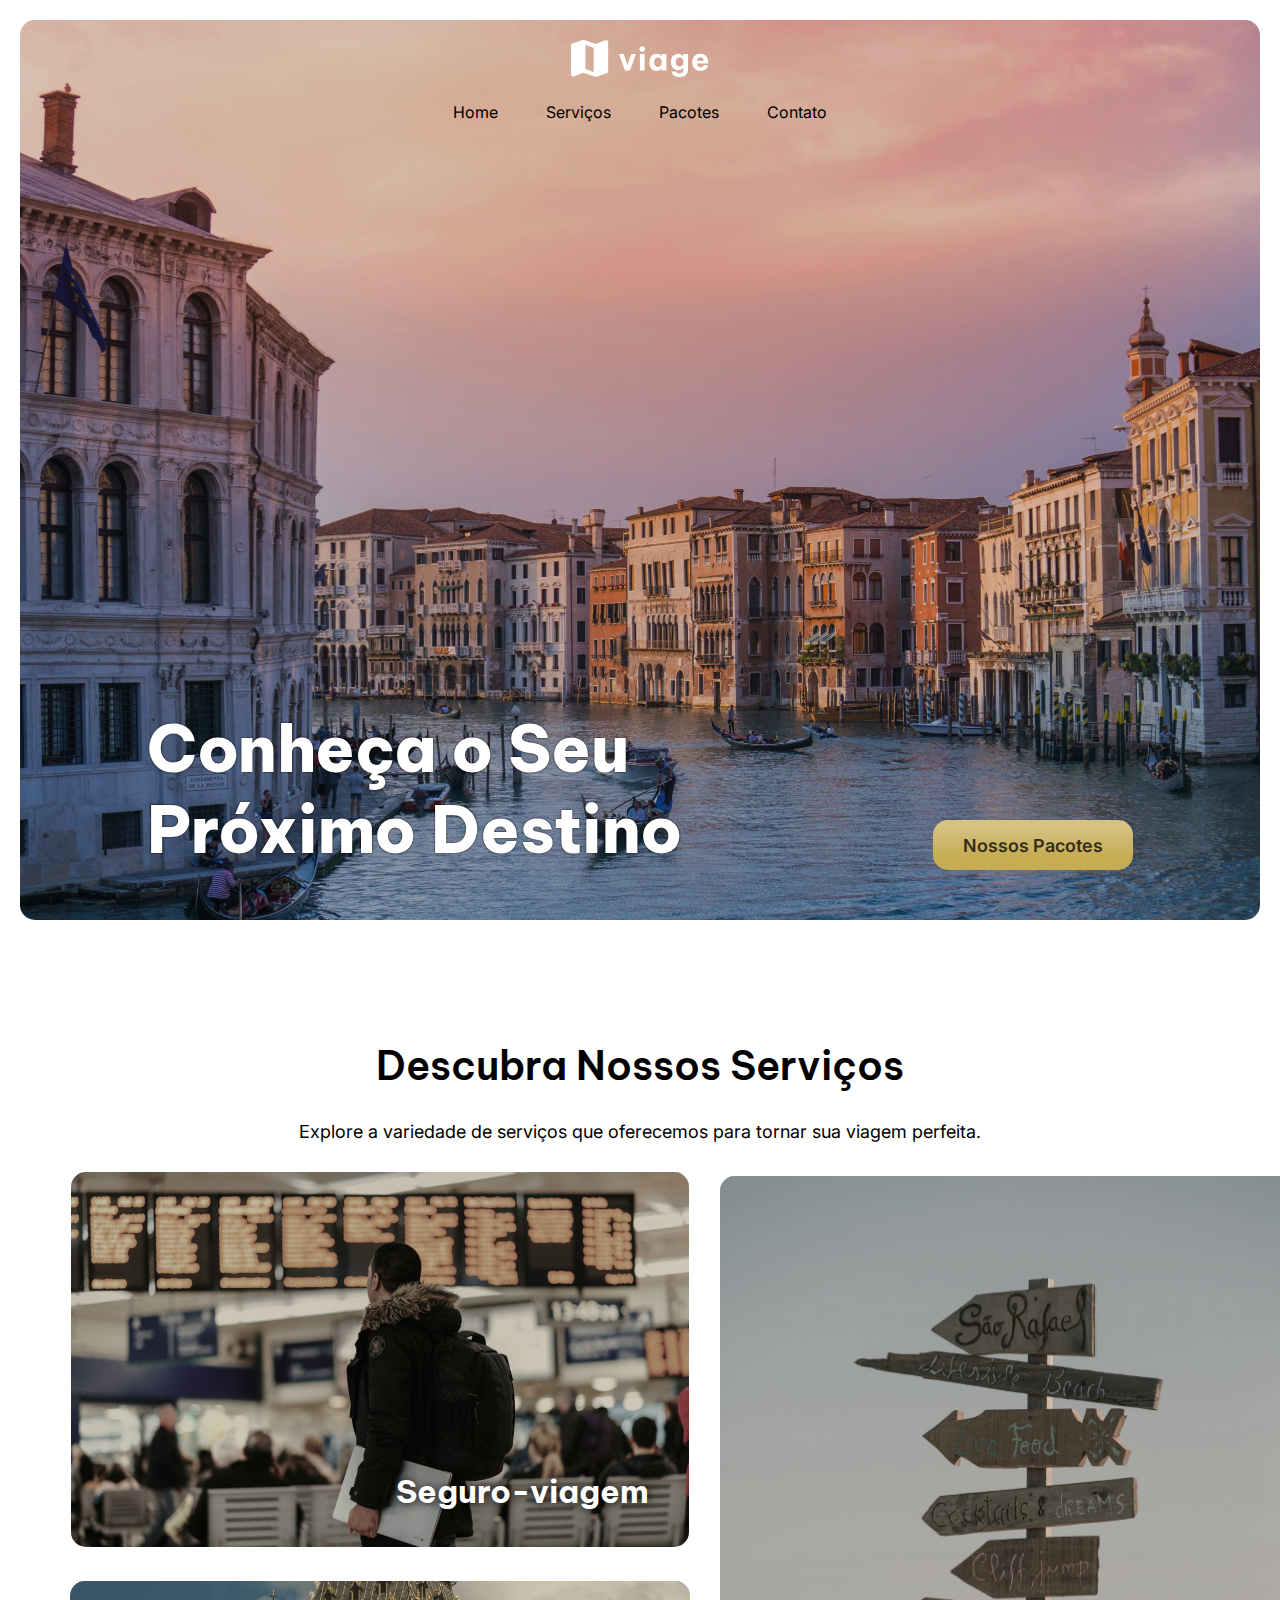
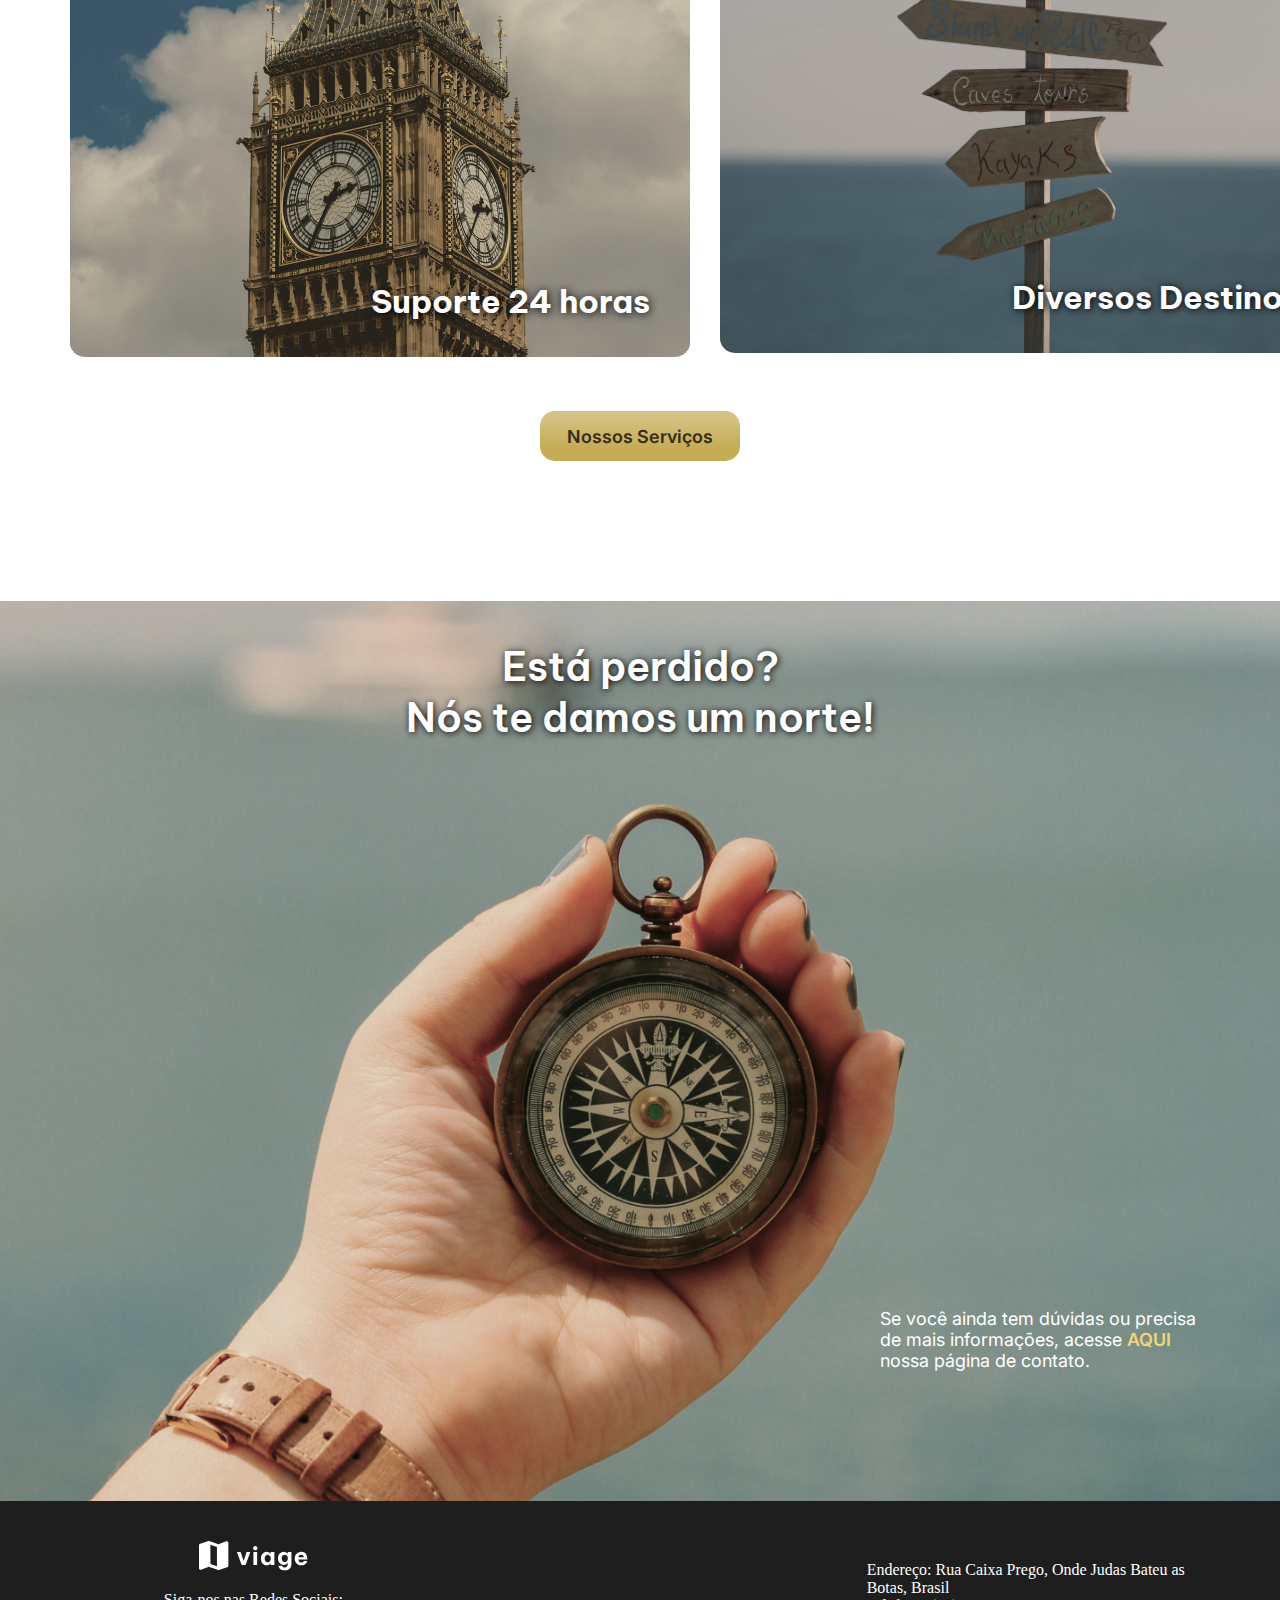
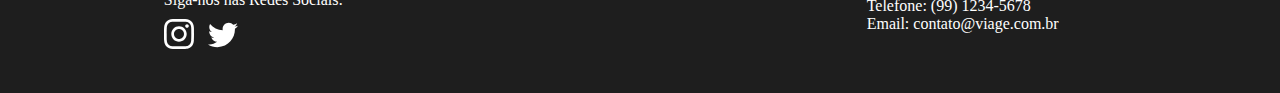
==== index.html @ eadf26a6 "footer finalizado" ====
<!DOCTYPE html>
<html lang="pt-br">

<head>
  <meta charset="UTF-8">
  <meta name="viewport" content="width=device-width, initial-scale=1.0">
  <link rel="stylesheet" href="src/style/style.css">
  <link rel="preconnect" href="https://fonts.googleapis.com">
  <link rel="preconnect" href="https://fonts.gstatic.com" crossorigin>
  <link href="https://fonts.googleapis.com/css2?family=Be+Vietnam+Pro:ital,wght@0,100;0,200;0,300;0,400;0,500;0,600;0,700;0,800;0,900;1,100;1,200;1,300;1,400;1,500;1,600;1,700;1,800;1,900&family=Inter:ital,opsz,wght@0,14..32,100..900;1,14..32,100..900&display=swap" rel="stylesheet">
  <link rel="icon" href="src/img/map-logo.svg" type="image/x-icon">
  <title>Viage - Página Inicial</title>
</head>

<body>
  <div class="bg-home">
    <header class="header-home">
      <div class="logo"><a href=""><img src="src/img/Logo.svg" alt="logo do site" height="38"></a></div>
      <nav class="menu-home">
        <ul class="menu-list-home">
          <li><a href="" class="item-menu-home">Home</a></li>
          <li><a href="" class="item-menu-home">Serviços</a></li>
          <li><a href="" class="item-menu-home">Pacotes</a></li>
          <li><a href="" class="item-menu-home">Contato</a></li>
        </ul>
      </nav>
    </header>
    <div class="localizacao">
      <img class="local-icon"> <img src="src/img/" alt="">
      <p class></p>
    </div>
    <section class="banner-home">
      <h1 class="texto-chamada">Conheça o Seu Próximo Destino</h1>
      <a class="btn">Nossos Pacotes</a>
    </section>
  </div>

  <a id="back-top" href="#"><img src="src/img/arrow-back-top.svg" alt=""></a>

  <main>
    <section class="service-home">
      <h1 class="home-titulo">Descubra Nossos Serviços</h1>
      <p class="home-paragrafo">Explore a variedade de serviços que oferecemos para tornar sua viagem perfeita.</p>
      <div class="service-images-container">
        <figure class="service-img-container-small">
          <img src="src/img/home-safe-travel.jpg" alt="Imagem de um homem em um aeroporto" class="service-img" height="375">
          <h2 class="service-titulo">Seguro-viagem</h2>
        </figure>
        <figure class="service-img-container-small">
          <img src="src/img/home-support.jpg" alt="Imagem do relógio do Big Ben" class="service-img" width="620">
          <h2 class="service-titulo">Suporte 24 horas</h2>
        </figure>
        <figure class="service-img-container-big">
          <img src="src/img/home-destinations.jpg" alt="Imagem de várias placas indicando destinos" class="service-img" width="620">
          <h2 class="service-titulo">Diversos Destinos</h2>
        </figure>
      </div>
      <a class="btn">Nossos Serviços</a>
    </section>

    <section class="about-us-home">
      <h1 class="about-us-title-home">Está perdido? <br>Nós te damos um norte!</h1>
      <p class="about-us-text-home">Se você ainda tem dúvidas ou precisa de mais informações, acesse <a class="link-about-us-home" href="">AQUI</a> nossa página de contato. </p>
    </section>

  </main>
  <footer>
    <div class="footer-container">
      <a href="#">
        <img class="footer-logo" src="src/img/Logo.svg" alt="" height="30">
      </a>
      <div class="footer-social">
        <p>Siga-nos nas Redes Sociais: </p>
        <a href=""><img src="src/img/instagram.svg" alt="" width="30"></a>
        <a href=""><img src="src/img/twitter.svg" alt="" width="30"></a>
      </div>
      <div class="footer-information">
        <p>Endereço: Rua Caixa Prego, Onde Judas Bateu as Botas, Brasil<br>
          Telefone: (99) 1234-5678<br>
          Email: contato@viage.com.br</p>
      </div>
  </footer>
</body>

</html>
---- src/style/style.css ----
@import url("home-style.css");

* {
  margin: 0 auto;
}

.btn {
  display: flex;
  justify-content: center;
  align-items: center;
  height: 3.125rem;
  width: 12.5rem;
  font: 1.125rem "inter", sans-serif;
  border: none;
  background: linear-gradient(180deg, #D5C182 15%, #C6AC53 73%);
  color: #332E1B;
  border-radius: 0.9375rem;
  font-weight: 600;
  cursor: pointer;
  transition: 0.3s;
}

.btn:hover {
  transform: scale(1.1);
  transform-origin: center;
}

#back-top{
  display: none;
  background: linear-gradient(90deg, #D5C182 15%, #C6AC53 73%);
  border-radius: 50%;
  border: none;
  width: 80px;
  height: 80px;
  justify-items: center;
}

footer{
  background-color: #1e1e1e;
}

.footer-container{
  display: grid;
  grid-template-columns: 1fr 1fr 1fr;
  color: #fff;
  padding: 40px 70px;
  gap: 20px;
}

.footer-container>a{
  display: flex;
  justify-items: start;
}
.footer-social{
  grid-column: 1/2;
  align-content: end;
}

.footer-social>p{
  padding: 0px 0px 10px;
}

.footer-social>a{
  padding: 0px 10px 0px 0px;
}

.footer-information{
  grid-row: 1/3;
  grid-column: 3/4;
  align-content: center;
  max-width: 40ch;
}
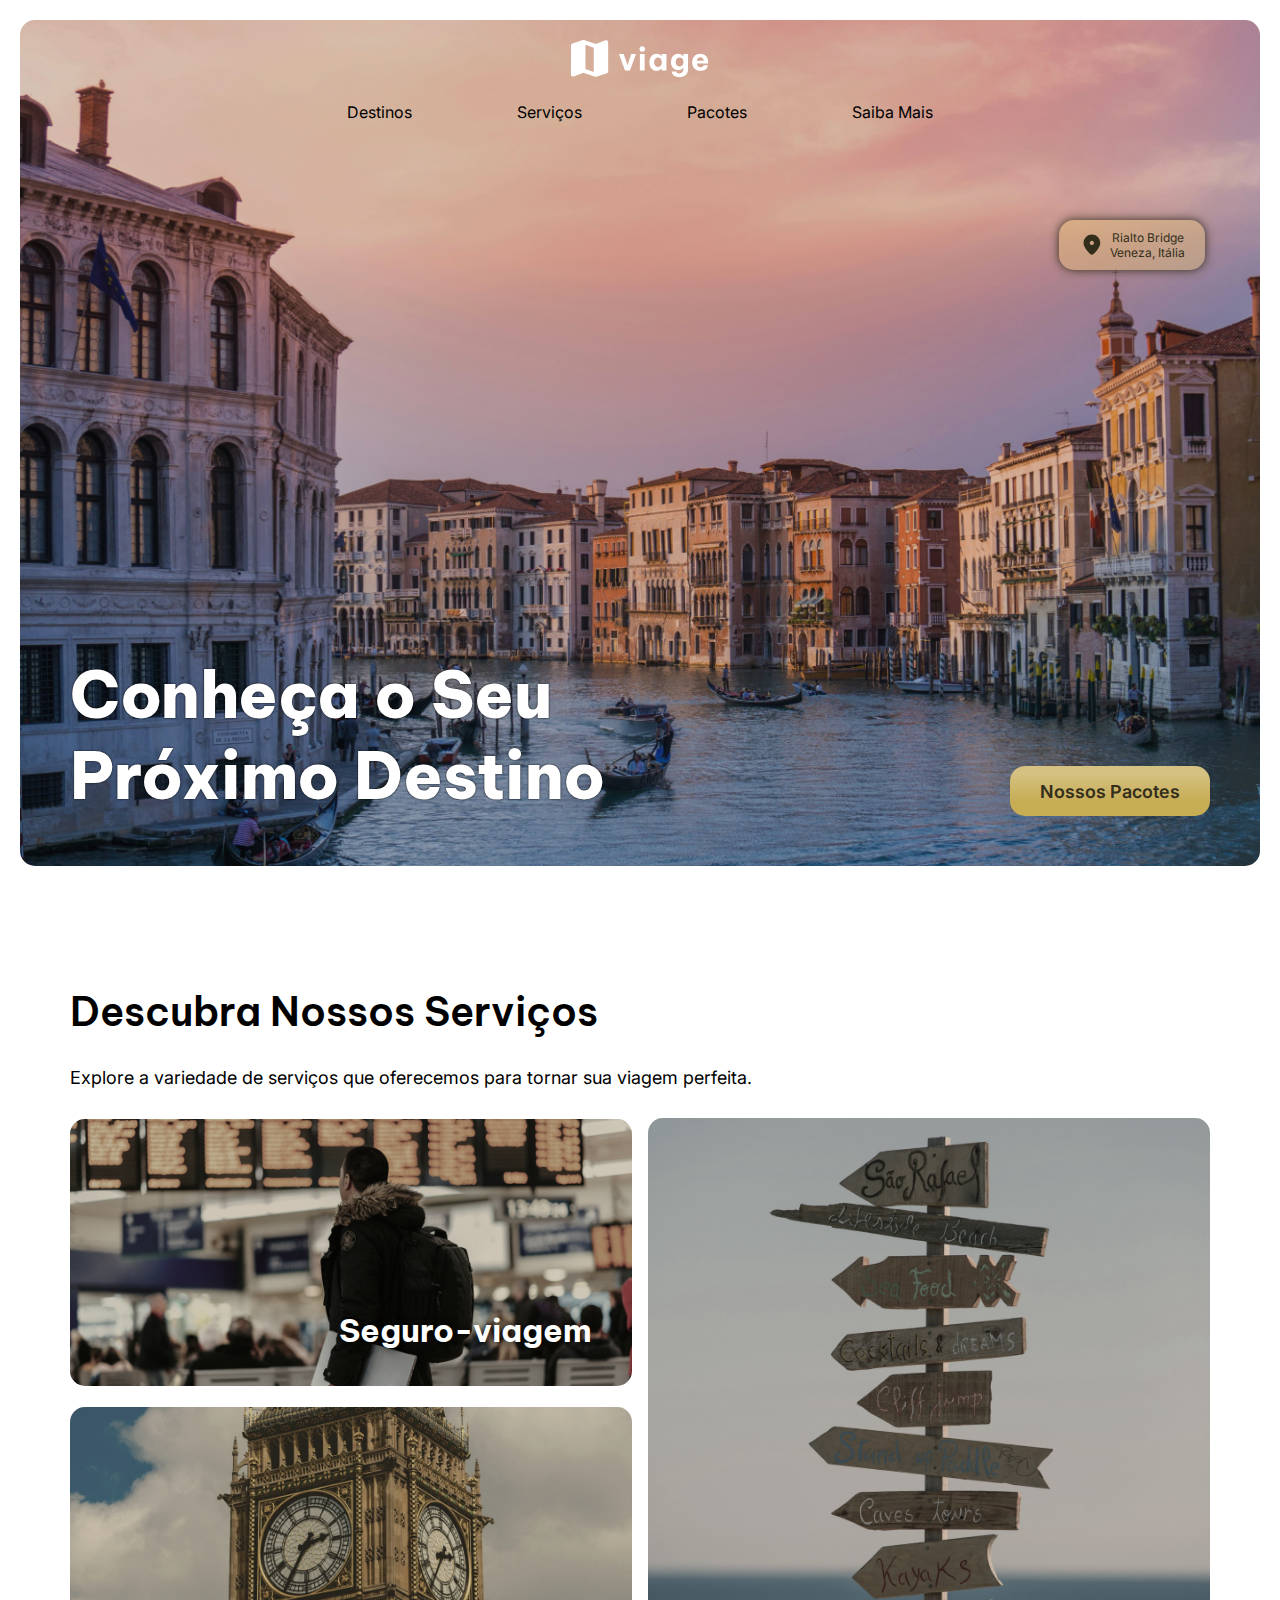
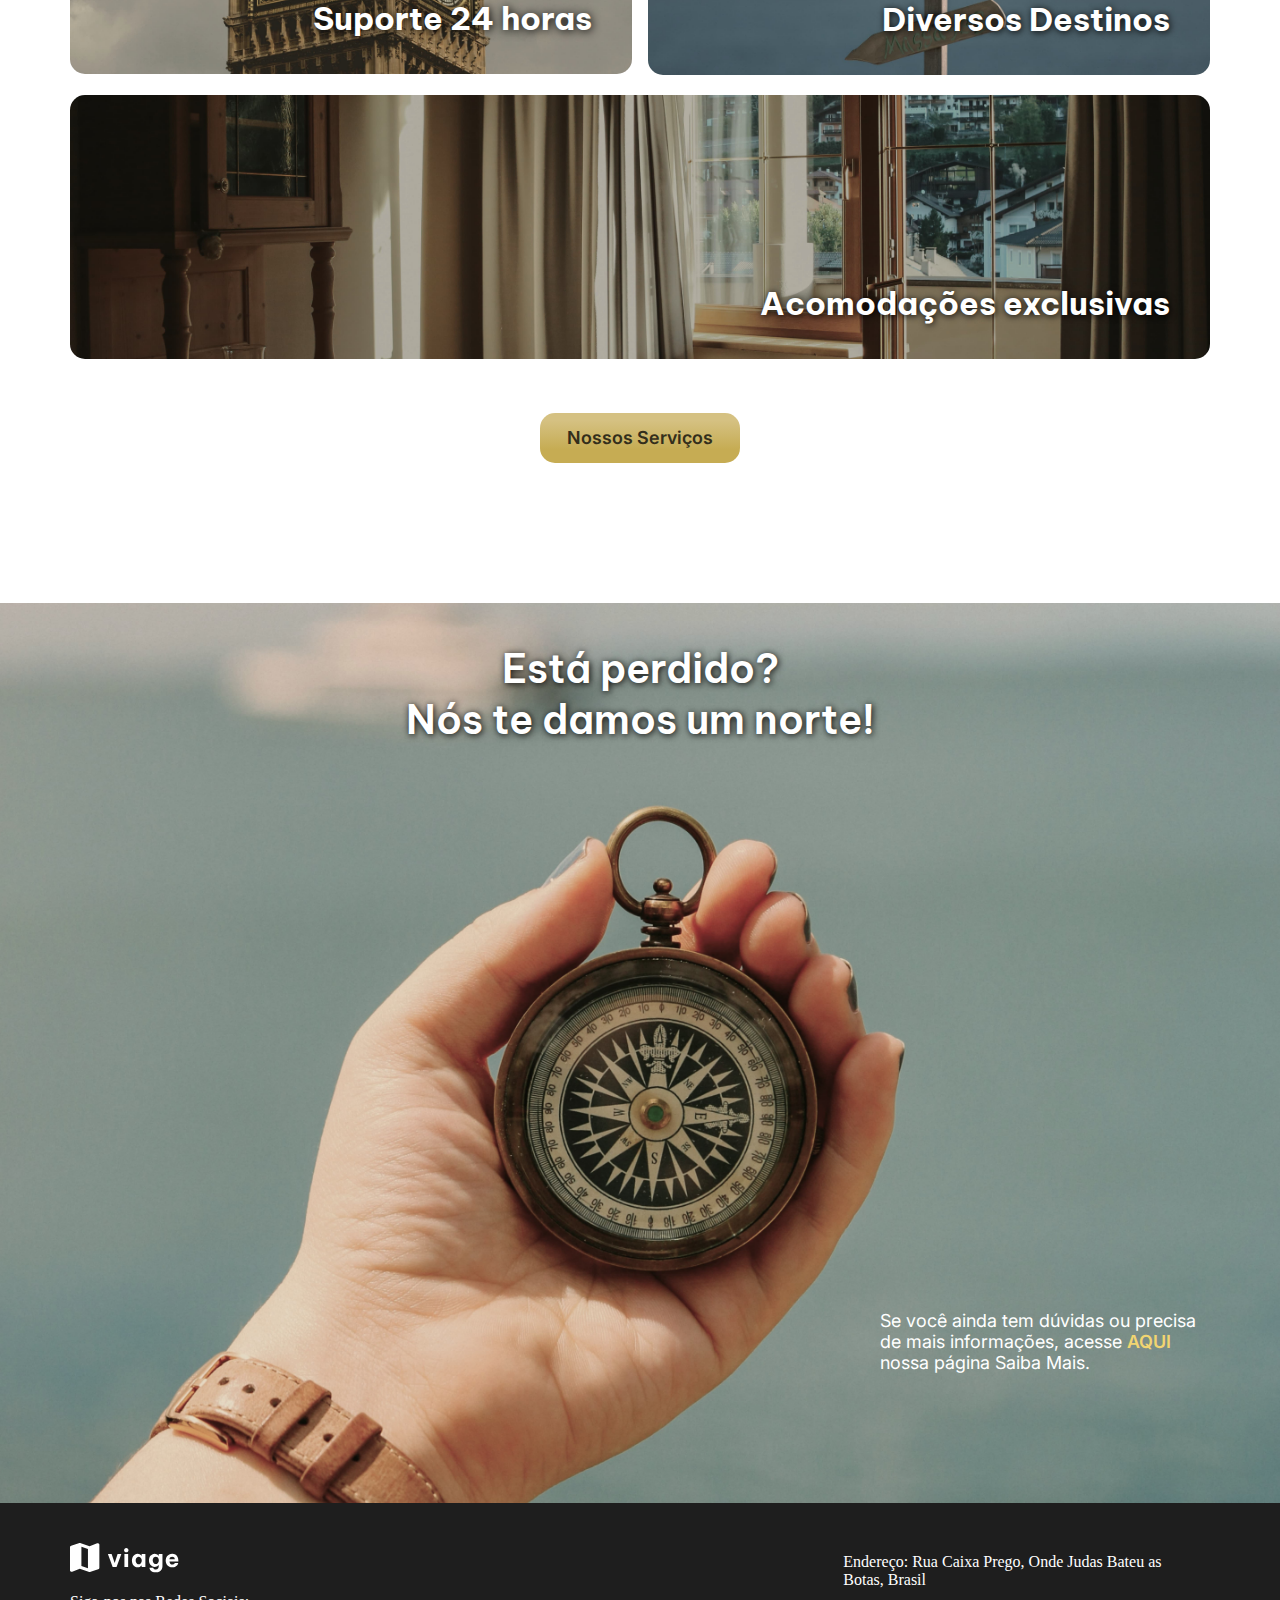
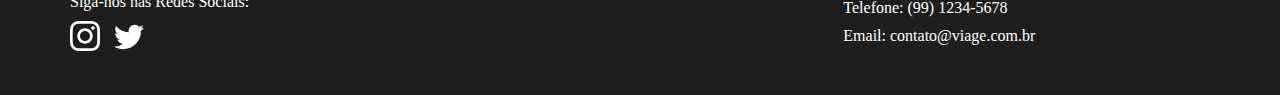
==== commit b1d18c82: "pagina home finalizada" ====
--- a/index.html
+++ b/index.html
@@ -13,26 +13,35 @@
 </head>
 
 <body>
-  <div class="bg-home">
-    <header class="header-home">
-      <div class="logo"><a href=""><img src="src/img/Logo.svg" alt="logo do site" height="38"></a></div>
-      <nav class="menu-home">
-        <ul class="menu-list-home">
-          <li><a href="" class="item-menu-home">Home</a></li>
-          <li><a href="" class="item-menu-home">Serviços</a></li>
-          <li><a href="" class="item-menu-home">Pacotes</a></li>
-          <li><a href="" class="item-menu-home">Contato</a></li>
-        </ul>
-      </nav>
-    </header>
-    <div class="localizacao">
-      <img class="local-icon"> <img src="src/img/" alt="">
-      <p class></p>
+  <div class="container-header-home">
+    <div class="bg-home">
+      <header class="header-home">
+        <div class="logo"><a href=""><img src="src/img/Logo.svg" alt="logo do site" height="38"></a></div>
+        <nav class="menu-home">
+          <ul class="menu-list-home">
+            <li><a href="" class="item-menu-home">Destinos</a></li>
+            <li><a href="" class="item-menu-home">Serviços</a></li>
+            <li><a href="" class="item-menu-home">Pacotes</a></li>
+            <li><a href="" class="item-menu-home">Saiba Mais</a></li>
+          </ul>
+        </nav>
+      </header>
+  
+      <div class="box-localization-container">
+        <img class="localization-icon" src="src/img/icons/local-pin.svg" alt="">
+        <div class="localization-info">
+        <a href="destinos.html" class="localization-link">
+        <p class="localization-name">Rialto Bridge</p>
+        <p class="localization-city-country">Veneza, Itália</p>
+      </a>
+      </div>
+      </div>
+
+      <section class="banner-home">
+        <h1 class="texto-chamada">Conheça o Seu Próximo Destino</h1>
+        <a class="btn">Nossos Pacotes</a>
+      </section>
     </div>
-    <section class="banner-home">
-      <h1 class="texto-chamada">Conheça o Seu Próximo Destino</h1>
-      <a class="btn">Nossos Pacotes</a>
-    </section>
   </div>
 
   <a id="back-top" href="#"><img src="src/img/arrow-back-top.svg" alt=""></a>
@@ -43,16 +52,20 @@
       <p class="home-paragrafo">Explore a variedade de serviços que oferecemos para tornar sua viagem perfeita.</p>
       <div class="service-images-container">
         <figure class="service-img-container-small">
-          <img src="src/img/home-safe-travel.jpg" alt="Imagem de um homem em um aeroporto" class="service-img" height="375">
+          <img src="src/img//img-home/service-1.jpg" alt="Imagem de um homem em um aeroporto" class="service-img" width="630">
           <h2 class="service-titulo">Seguro-viagem</h2>
         </figure>
         <figure class="service-img-container-small">
-          <img src="src/img/home-support.jpg" alt="Imagem do relógio do Big Ben" class="service-img" width="620">
+          <img src="src/img//img-home/service-2.jpg" alt="Imagem do relógio do Big Ben" class="service-img" width="630">
           <h2 class="service-titulo">Suporte 24 horas</h2>
         </figure>
         <figure class="service-img-container-big">
-          <img src="src/img/home-destinations.jpg" alt="Imagem de várias placas indicando destinos" class="service-img" width="620">
+          <img src="src/img//img-home/service-3.jpg" alt="Imagem de várias placas indicando destinos" class="service-img" width="630">
           <h2 class="service-titulo">Diversos Destinos</h2>
+        </figure>
+        <figure class="service-img-container-wide">
+          <img src="src/img//img-home/service-4.jpg" alt="Imagem interna de um quarto, com uma janela ao fundo" class="service-img">
+          <h2 class="service-titulo">Acomodações exclusivas</h2>
         </figure>
       </div>
       <a class="btn">Nossos Serviços</a>
@@ -60,7 +73,7 @@
 
     <section class="about-us-home">
       <h1 class="about-us-title-home">Está perdido? <br>Nós te damos um norte!</h1>
-      <p class="about-us-text-home">Se você ainda tem dúvidas ou precisa de mais informações, acesse <a class="link-about-us-home" href="">AQUI</a> nossa página de contato. </p>
+      <p class="about-us-text-home">Se você ainda tem dúvidas ou precisa de mais informações, acesse <a class="link-about-us-home" href="">AQUI</a> nossa página Saiba Mais. </p>
     </section>
 
   </main>
@@ -75,9 +88,9 @@
         <a href=""><img src="src/img/twitter.svg" alt="" width="30"></a>
       </div>
       <div class="footer-information">
-        <p>Endereço: Rua Caixa Prego, Onde Judas Bateu as Botas, Brasil<br>
-          Telefone: (99) 1234-5678<br>
-          Email: contato@viage.com.br</p>
+        <p>Endereço: Rua Caixa Prego, Onde Judas Bateu as Botas, Brasil</p>
+        <p>Telefone: (99) 1234-5678</p>
+        <p>Email: contato@viage.com.br</p>
       </div>
   </footer>
 </body>
--- a/src/style/style.css
+++ b/src/style/style.css
@@ -1,6 +1,10 @@
 @import url("home-style.css");
 
 * {
+  margin: 0;
+}
+
+body{
   margin: 0 auto;
 }
 
@@ -35,16 +39,23 @@
   justify-items: center;
 }
 
+main{
+  margin: 0 auto;
+  max-width: 1400px;
+}
+
 footer{
   background-color: #1e1e1e;
+  max-width: 1400px;
+  margin: 0 auto;
 }
 
 .footer-container{
   display: grid;
   grid-template-columns: 1fr 1fr 1fr;
   color: #fff;
-  padding: 40px 70px;
   gap: 20px;
+  padding: 40px 70px 40px 70px;
 }
 
 .footer-container>a{
@@ -71,4 +82,8 @@
   max-width: 40ch;
 }
 
+.footer-information>p{
+  padding: 5px 0px;
+}
 
+
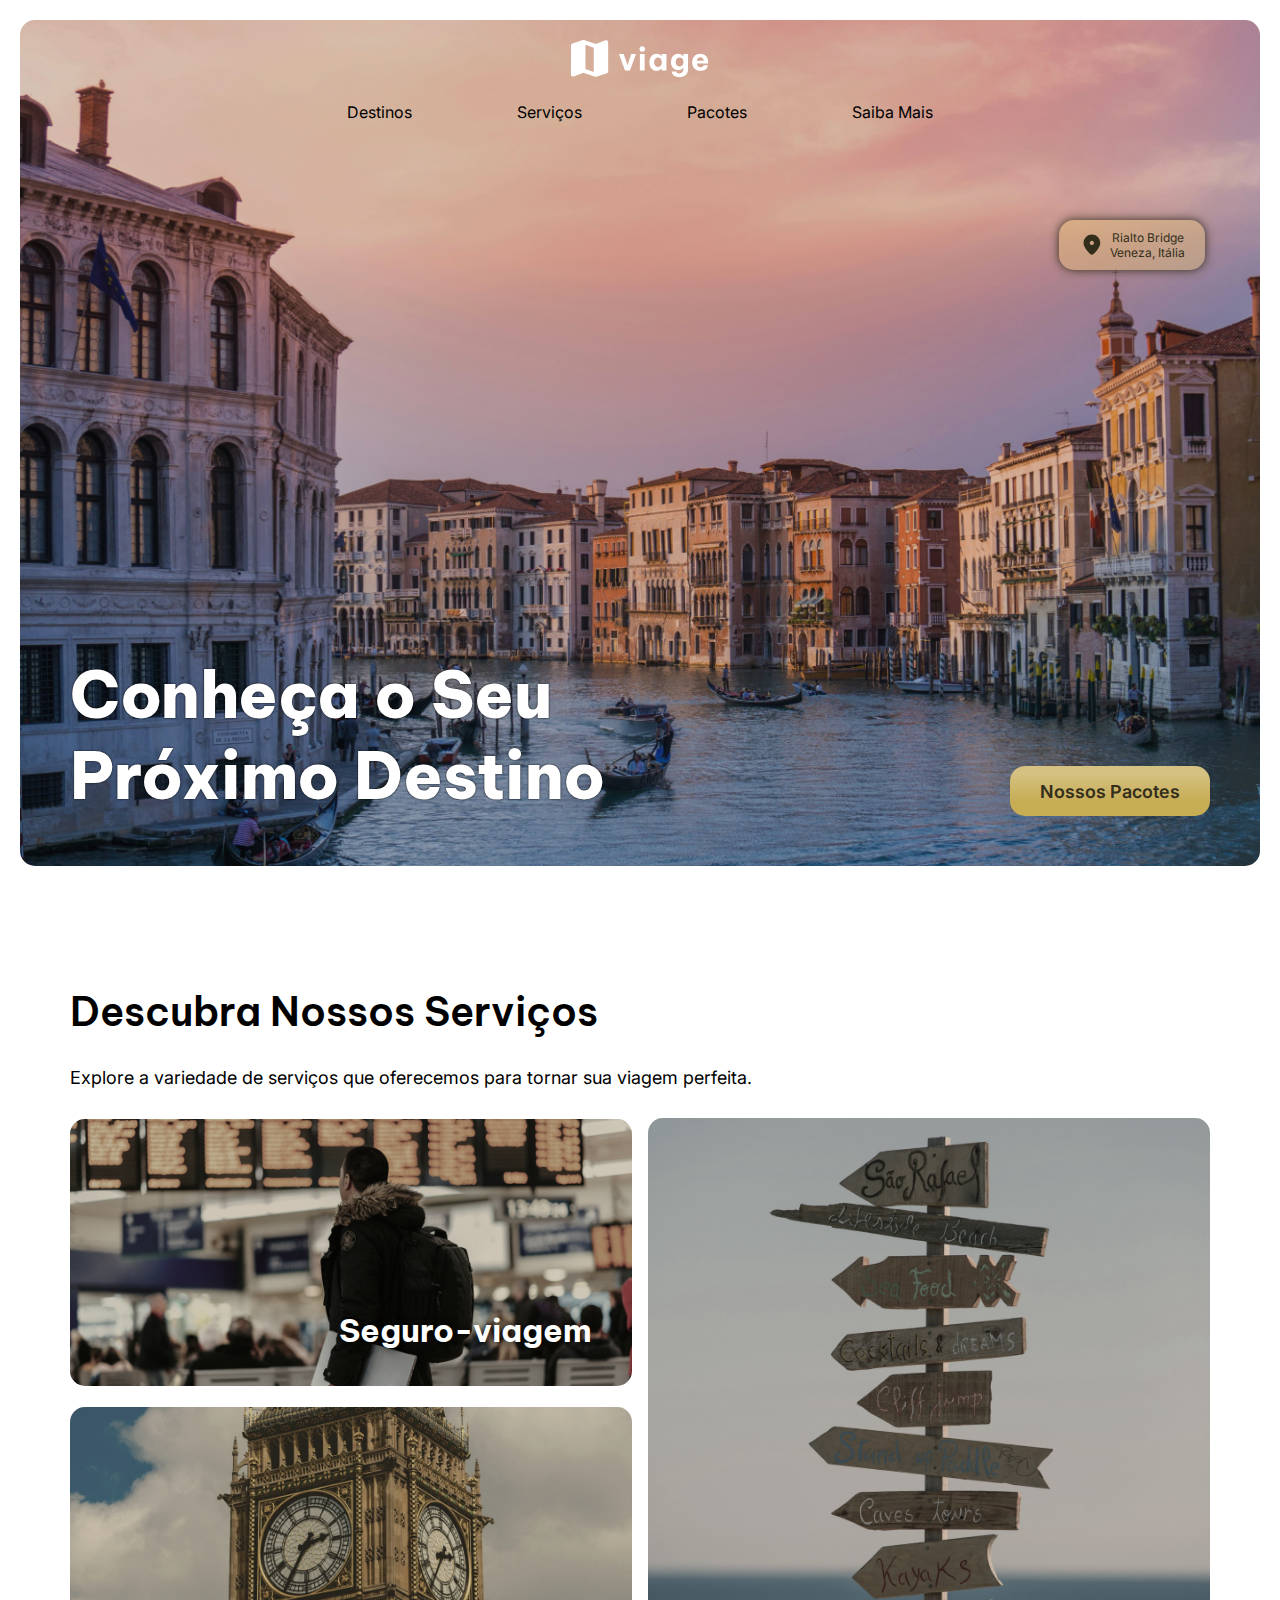
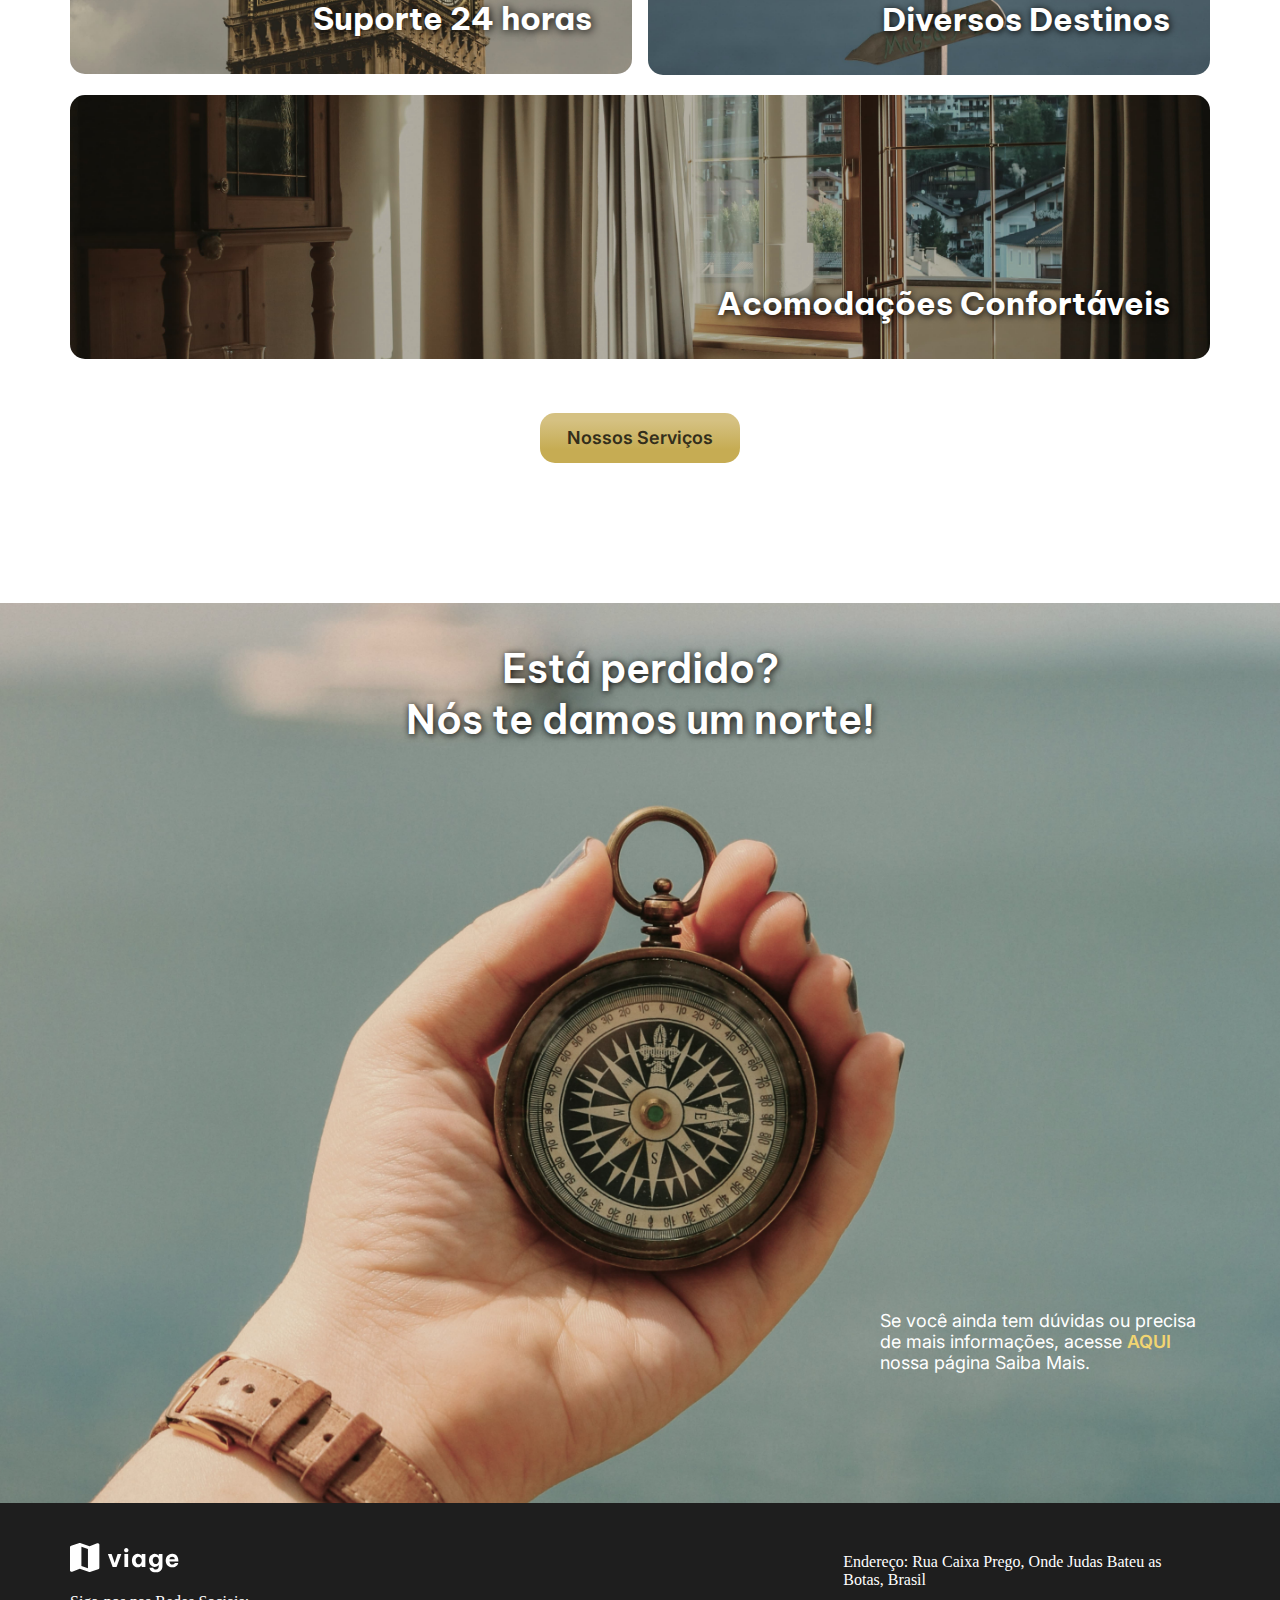
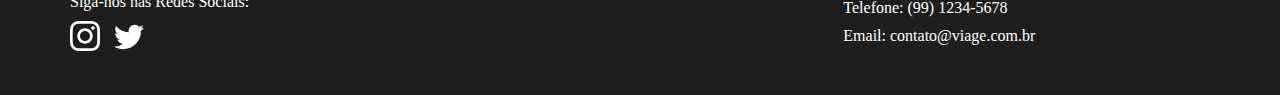
==== commit 798f3df5: "criado container com localização da imagem" ====
--- a/index.html
+++ b/index.html
@@ -16,7 +16,7 @@
   <div class="container-header-home">
     <div class="bg-home">
       <header class="header-home">
-        <div class="logo"><a href=""><img src="src/img/Logo.svg" alt="logo do site" height="38"></a></div>
+        <div class="logo"><a href="index.html"><img src="src/img/Logo.svg" alt="logo do site" height="38"></a></div>
         <nav class="menu-home">
           <ul class="menu-list-home">
             <li><a href="" class="item-menu-home">Destinos</a></li>
@@ -26,16 +26,16 @@
           </ul>
         </nav>
       </header>
-  
-      <div class="box-localization-container">
-        <img class="localization-icon" src="src/img/icons/local-pin.svg" alt="">
-        <div class="localization-info">
-        <a href="destinos.html" class="localization-link">
-        <p class="localization-name">Rialto Bridge</p>
-        <p class="localization-city-country">Veneza, Itália</p>
+      <a href="destination-image" class="localization-link">
+        <div class="box-localization-container">
+          <img class="localization-icon" src="src/img/icons/local-pin.svg" alt="">
+          <div class="localization-info">
+            <p class="localization-name">Rialto Bridge</p>
+            <p class="localization-city-country">Veneza, Itália</p>
+          </div>
+        </div>
       </a>
-      </div>
-      </div>
+
 
       <section class="banner-home">
         <h1 class="texto-chamada">Conheça o Seu Próximo Destino</h1>
@@ -65,7 +65,7 @@
         </figure>
         <figure class="service-img-container-wide">
           <img src="src/img//img-home/service-4.jpg" alt="Imagem interna de um quarto, com uma janela ao fundo" class="service-img">
-          <h2 class="service-titulo">Acomodações exclusivas</h2>
+          <h2 class="service-titulo">Acomodações Confortáveis</h2>
         </figure>
       </div>
       <a class="btn">Nossos Serviços</a>
@@ -79,7 +79,7 @@
   </main>
   <footer>
     <div class="footer-container">
-      <a href="#">
+      <a href="index.html">
         <img class="footer-logo" src="src/img/Logo.svg" alt="" height="30">
       </a>
       <div class="footer-social">
--- a/src/style/style.css
+++ b/src/style/style.css
@@ -86,4 +86,3 @@
   padding: 5px 0px;
 }
 
-
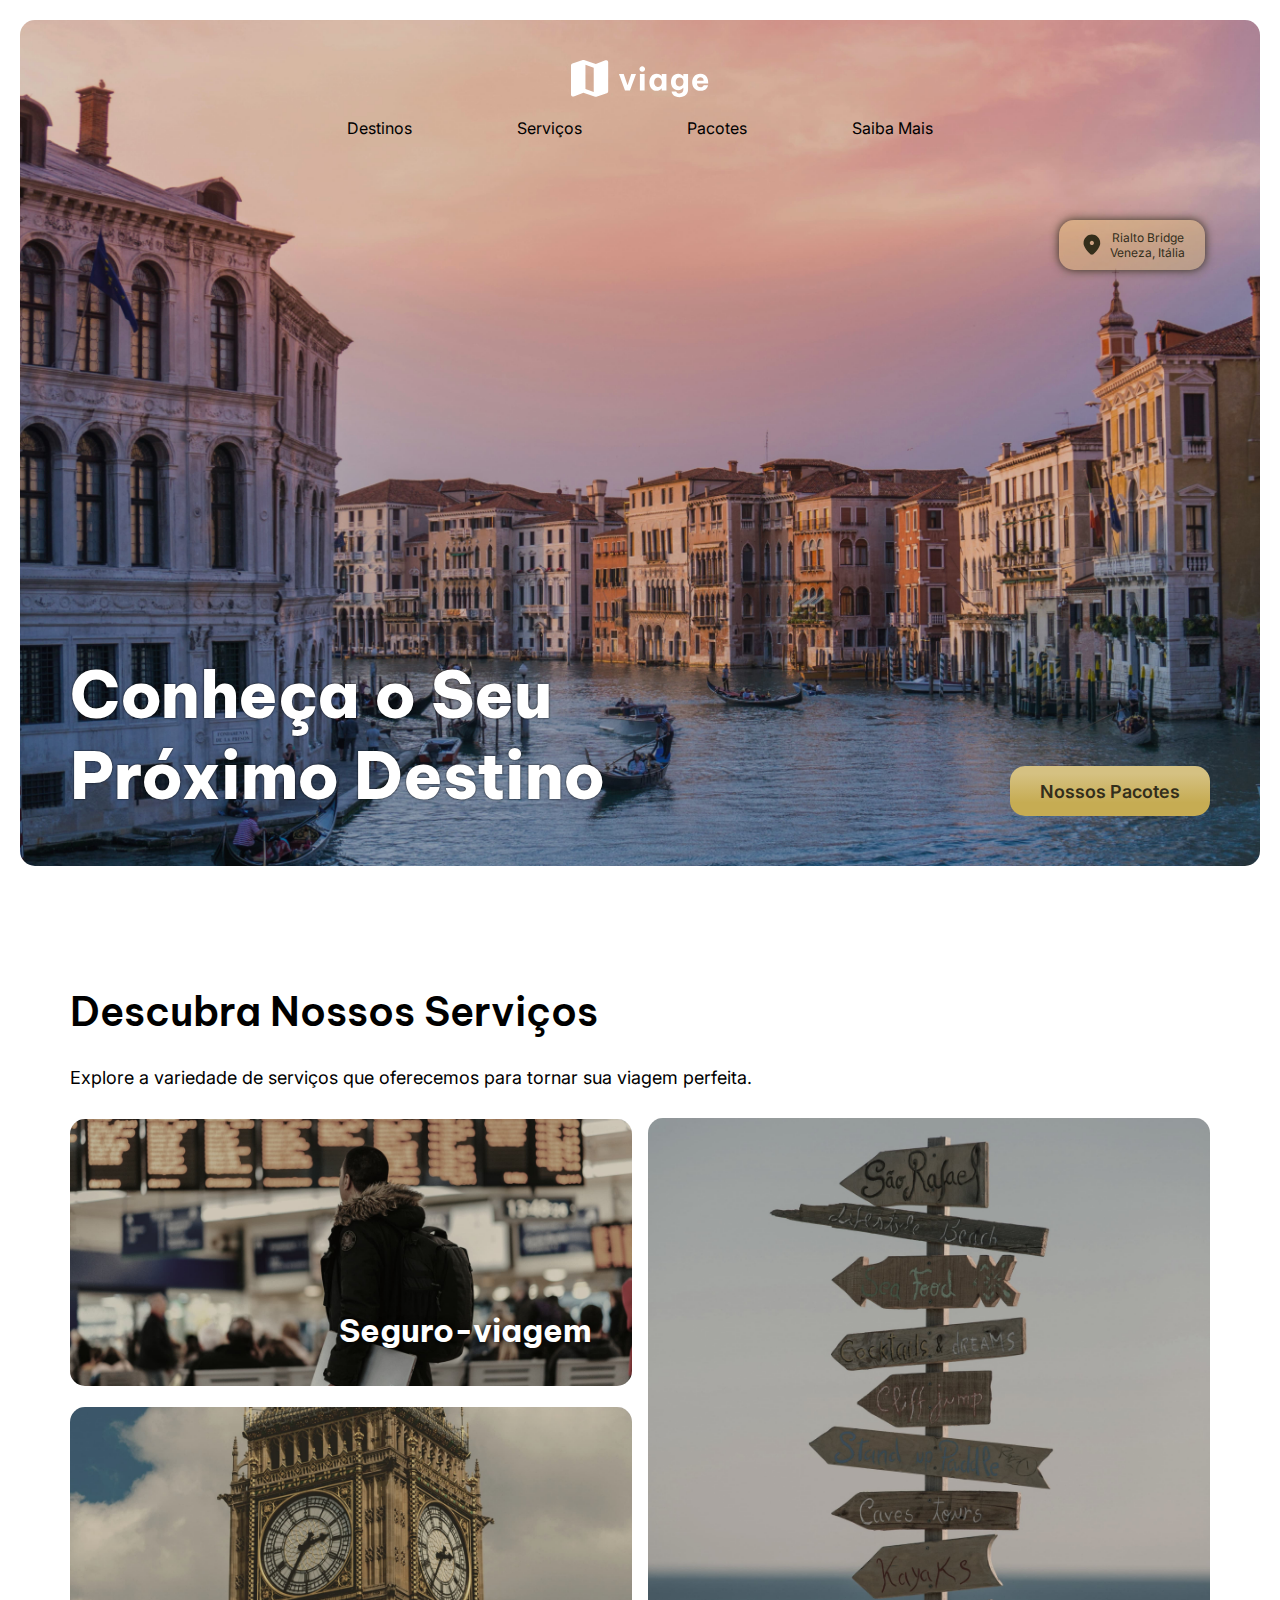
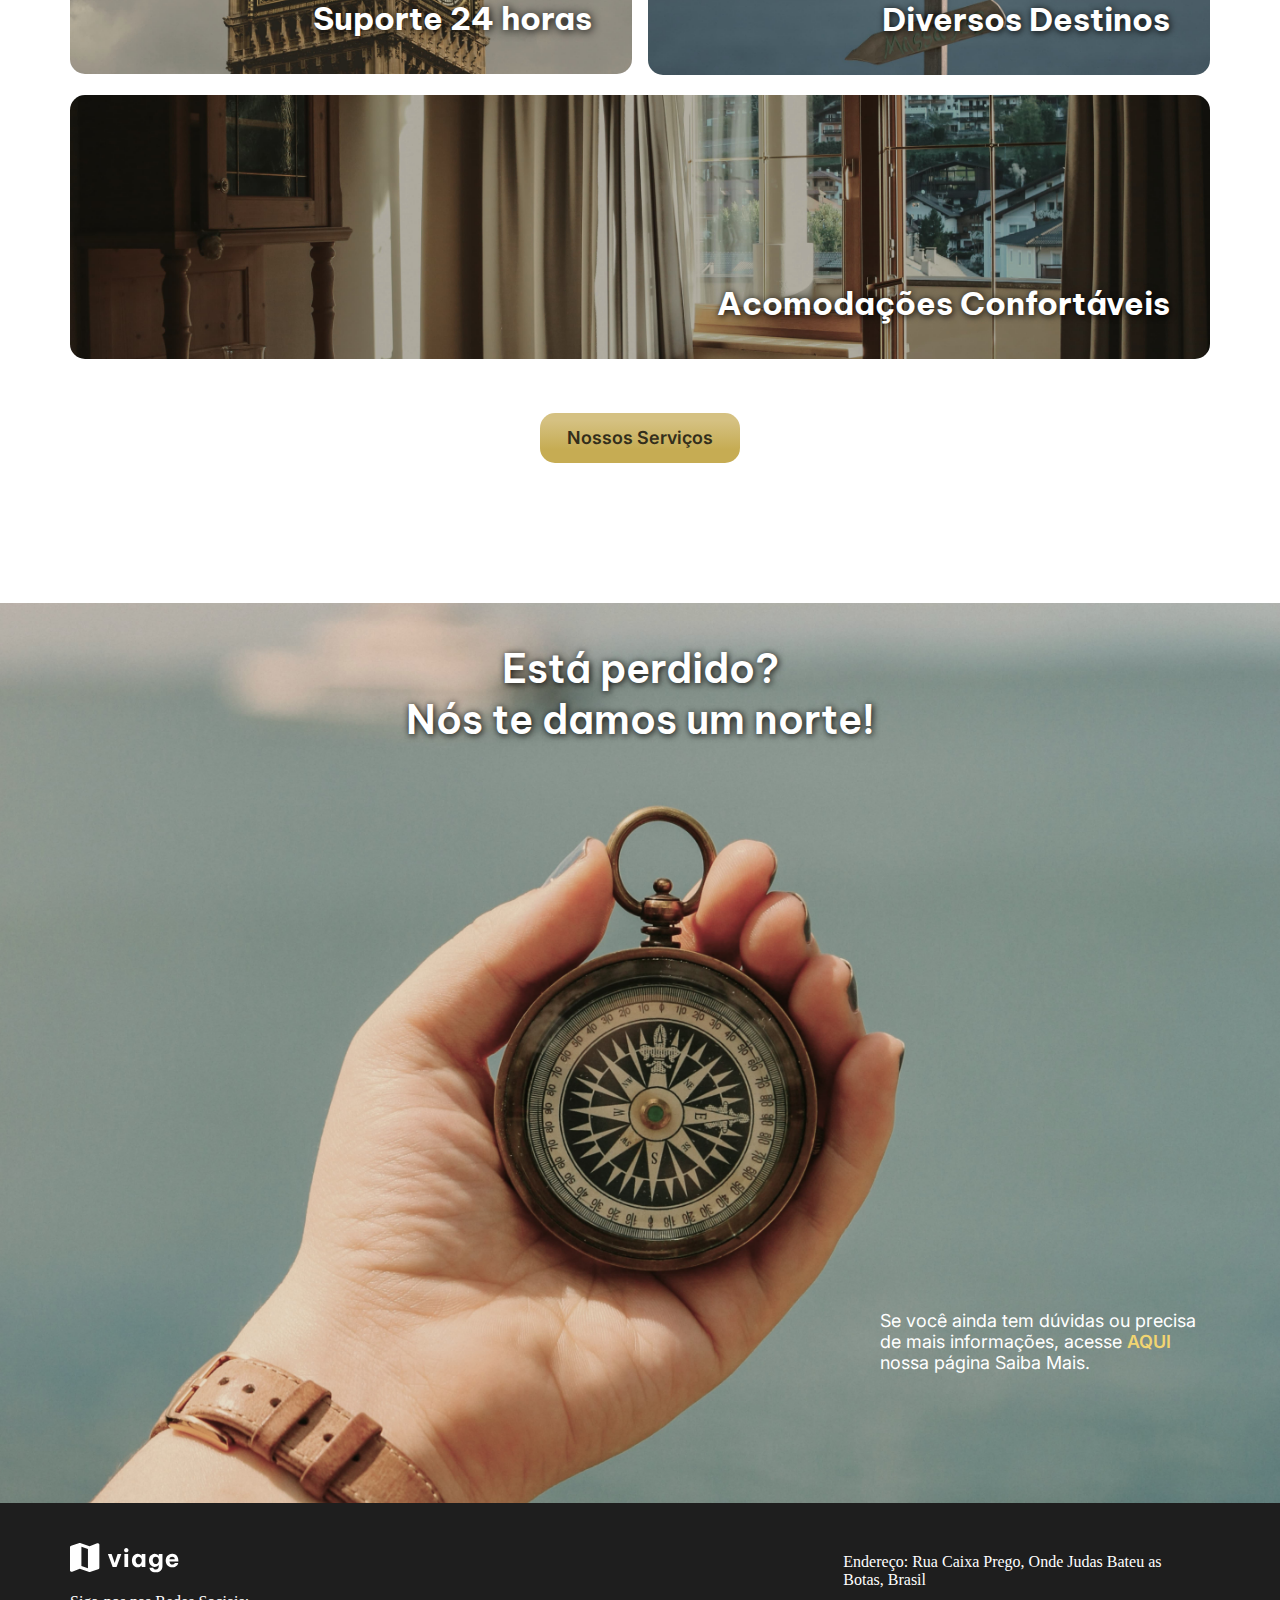
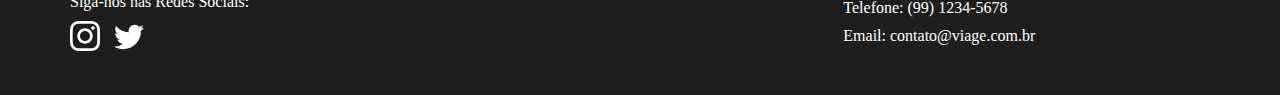
==== commit 1641ba82: "organização de pastas e criação do header" ====
--- a/index.html
+++ b/index.html
@@ -16,10 +16,10 @@
   <div class="container-header-home">
     <div class="bg-home">
       <header class="header-home">
-        <div class="logo"><a href="index.html"><img src="src/img/Logo.svg" alt="logo do site" height="38"></a></div>
+        <div class="logo"><a href="index.html"><img src="src/img/icons/Logo.svg" alt="logo do site" height="38"></a></div>
         <nav class="menu-home">
           <ul class="menu-list-home">
-            <li><a href="" class="item-menu-home">Destinos</a></li>
+            <li><a href="destinos.html" class="item-menu-home">Destinos</a></li>
             <li><a href="" class="item-menu-home">Serviços</a></li>
             <li><a href="" class="item-menu-home">Pacotes</a></li>
             <li><a href="" class="item-menu-home">Saiba Mais</a></li>
@@ -80,12 +80,12 @@
   <footer>
     <div class="footer-container">
       <a href="index.html">
-        <img class="footer-logo" src="src/img/Logo.svg" alt="" height="30">
+        <img class="footer-logo" src="src/img/icons/Logo.svg" alt="" height="30">
       </a>
       <div class="footer-social">
         <p>Siga-nos nas Redes Sociais: </p>
-        <a href=""><img src="src/img/instagram.svg" alt="" width="30"></a>
-        <a href=""><img src="src/img/twitter.svg" alt="" width="30"></a>
+        <a href=""><img src="src/img/icons/instagram.svg" alt="" width="30"></a>
+        <a href=""><img src="src/img/icons/twitter.svg" alt="" width="30"></a>
       </div>
       <div class="footer-information">
         <p>Endereço: Rua Caixa Prego, Onde Judas Bateu as Botas, Brasil</p>
--- a/src/style/style.css
+++ b/src/style/style.css
@@ -1,4 +1,5 @@
 @import url("home-style.css");
+@import url("menu-style.css");
 
 * {
   margin: 0;
@@ -44,18 +45,71 @@
   max-width: 1400px;
 }
 
+header {
+  padding: 1.25rem;
+}
+
+.navbar {
+  background-color: #1e1e1e;
+  display: flex;
+  justify-content: space-between;
+  align-items: center;
+  margin: 0 auto;
+  padding-top: 1rem;
+  padding-bottom: 1rem;
+  padding-left: calc(4.375rem - 1.25rem);
+  padding-right: calc(4.375rem - 1.25rem);
+  border-radius: 0.9375rem;
+  max-width: 1400px;
+}
+
+.logo > a {
+  display: flex;
+  align-items: center;
+}
+
+.logo > img {
+  object-fit: contain;
+  height: 100%;
+  align-items: center;
+}
+
+.menu-list > ul {
+  display: flex;
+  flex-direction: row;
+  list-style: none;
+  gap: 3rem;
+  justify-content: space-evenly;
+}
+
+.menu-item > a {
+  text-decoration: none;
+  color: #fff;
+  font-size: 1rem;
+  font-family: "inter", sans-serif;
+  transition: 0.3s;
+  display: inline-block;
+}
+
+.menu-item > a:hover {
+  transform: scale(1.2);
+  transform-origin: center;
+  text-decoration: underline;
+  transition: 0.3s;
+}
+
 footer{
   background-color: #1e1e1e;
-  max-width: 1400px;
-  margin: 0 auto;
 }
 
 .footer-container{
   display: grid;
   grid-template-columns: 1fr 1fr 1fr;
   color: #fff;
+  margin: 0 auto;
   gap: 20px;
   padding: 40px 70px 40px 70px;
+  max-width: 1400px;
 }
 
 .footer-container>a{
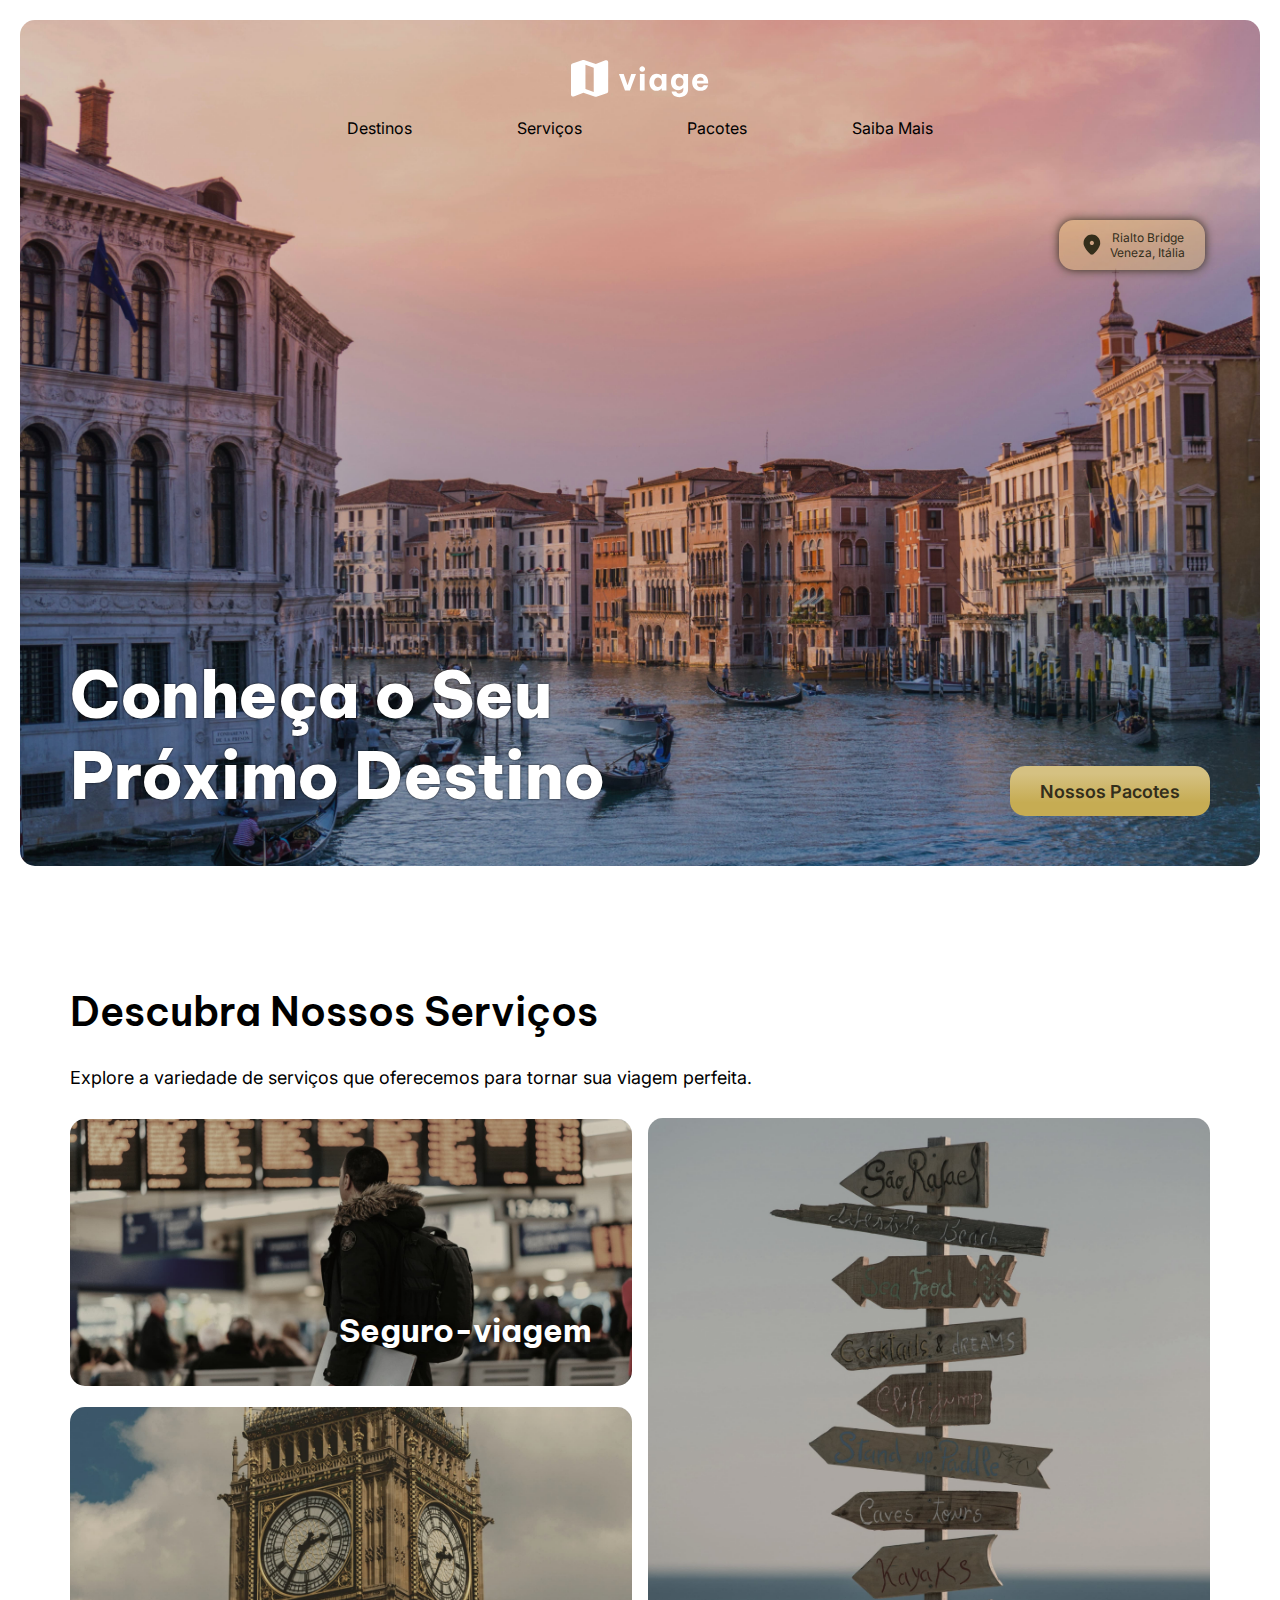
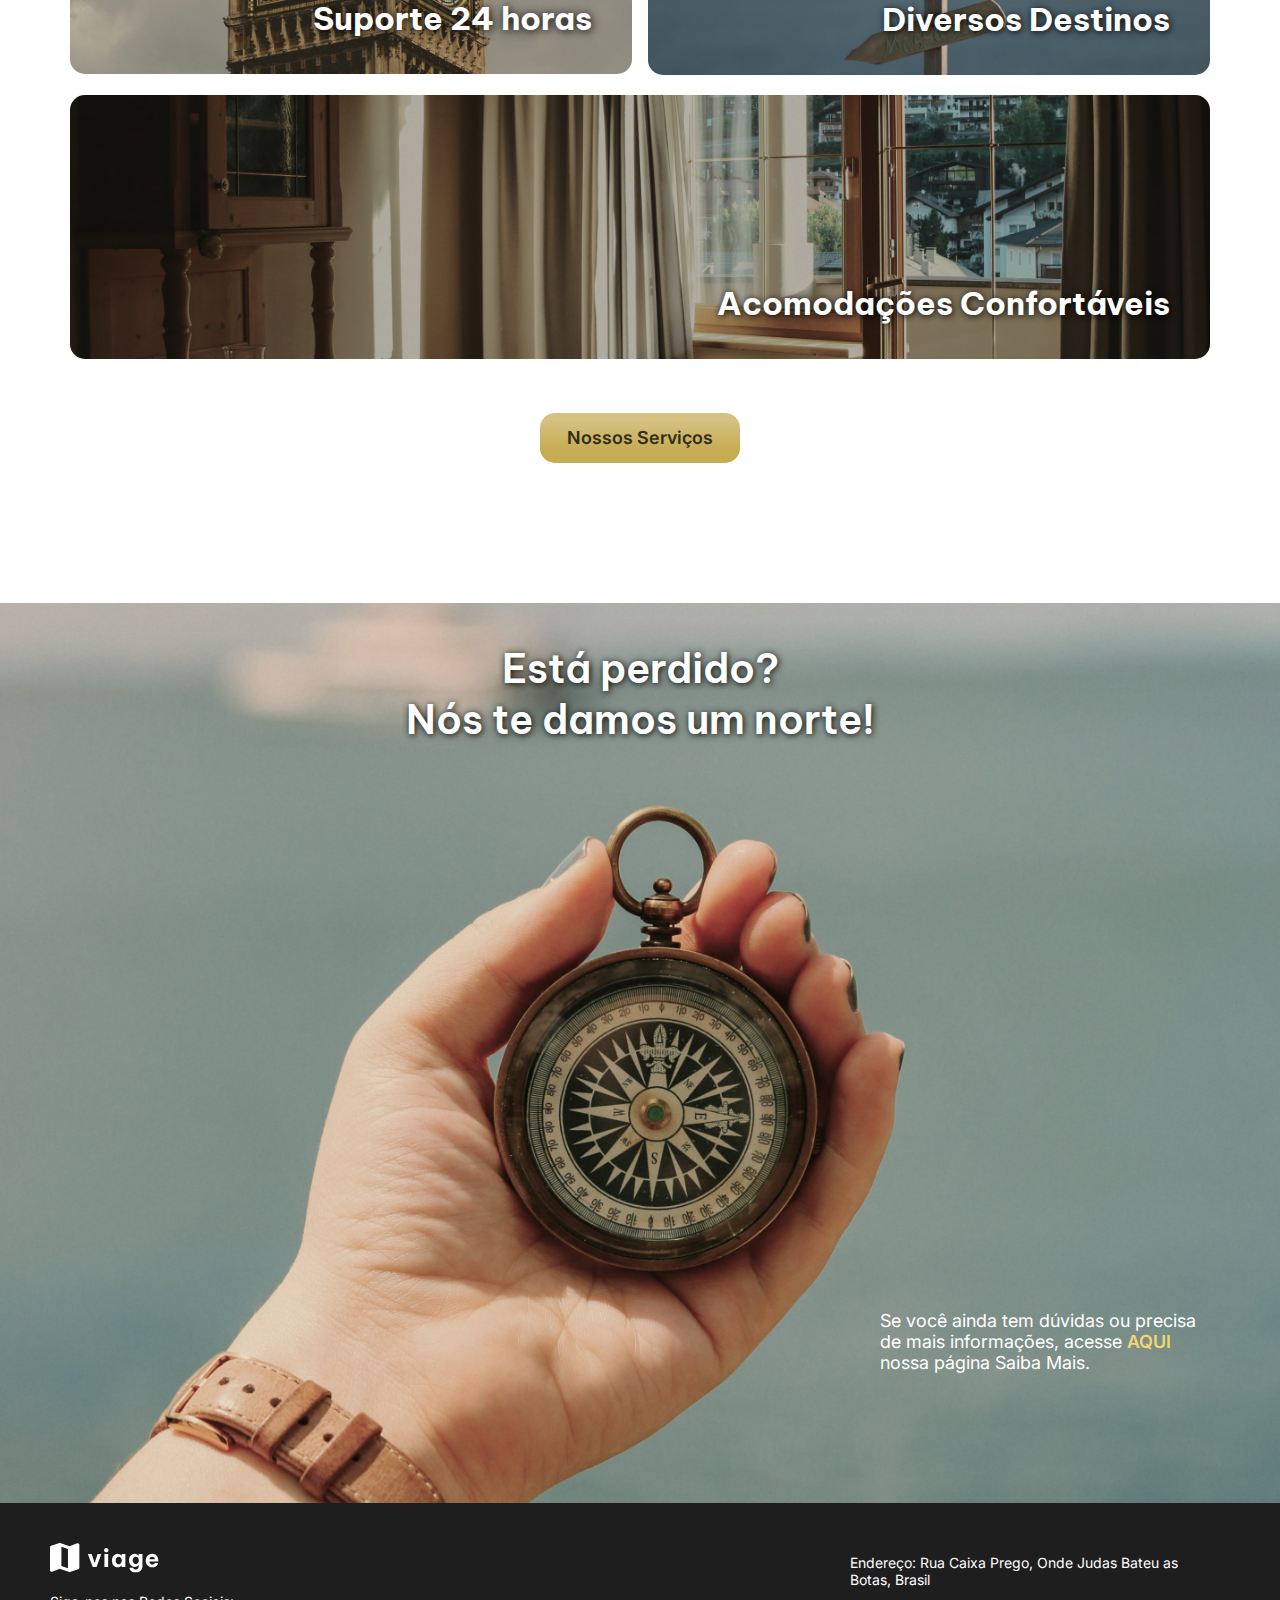
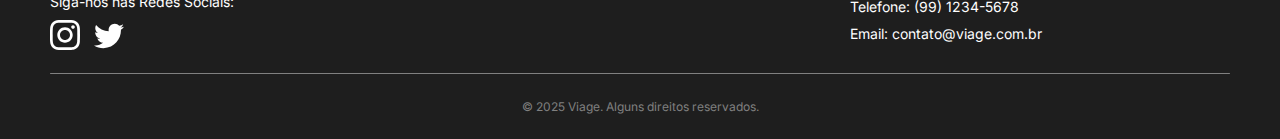
==== commit 0819ef28: "fotos e design da página destinos feito" ====
--- a/index.html
+++ b/index.html
@@ -92,6 +92,9 @@
         <p>Telefone: (99) 1234-5678</p>
         <p>Email: contato@viage.com.br</p>
       </div>
+      <span class="footer-separator"></span>
+      <p class="footer-credits">© 2025 Viage. Alguns direitos reservados.</p>
+    </div>
   </footer>
 </body>
 
--- a/src/style/style.css
+++ b/src/style/style.css
@@ -1,5 +1,6 @@
 @import url("home-style.css");
 @import url("menu-style.css");
+@import url("destinos-style.css");
 
 * {
   margin: 0;
@@ -55,10 +56,6 @@
   justify-content: space-between;
   align-items: center;
   margin: 0 auto;
-  padding-top: 1rem;
-  padding-bottom: 1rem;
-  padding-left: calc(4.375rem - 1.25rem);
-  padding-right: calc(4.375rem - 1.25rem);
   border-radius: 0.9375rem;
   max-width: 1400px;
 }
@@ -100,6 +97,8 @@
 
 footer{
   background-color: #1e1e1e;
+  font-family: "inter", sans-serif;
+  font-size: 0.875rem;
 }
 
 .footer-container{
@@ -108,8 +107,11 @@
   color: #fff;
   margin: 0 auto;
   gap: 20px;
-  padding: 40px 70px 40px 70px;
-  max-width: 1400px;
+  max-width: calc(1400px - 70px);
+  padding-top: 40px;
+  padding-bottom: 20px;
+  padding-left: calc(4.375rem - 1.25rem);
+  padding-right: calc(4.375rem - 1.25rem);
 }
 
 .footer-container>a{
@@ -140,3 +142,20 @@
   padding: 5px 0px;
 }
 
+.footer-separator{
+  grid-column: 1/4;
+  background-color: #808080;
+  height: 1px;
+  width: 100%;
+  border-radius: 1px;
+}
+
+.footer-credits{
+  grid-column: 1/4;
+  text-align: center;
+  font-size: 0.75rem;
+  align-items: center;
+  padding: 5px 0px;
+  color:#808080;
+}
+
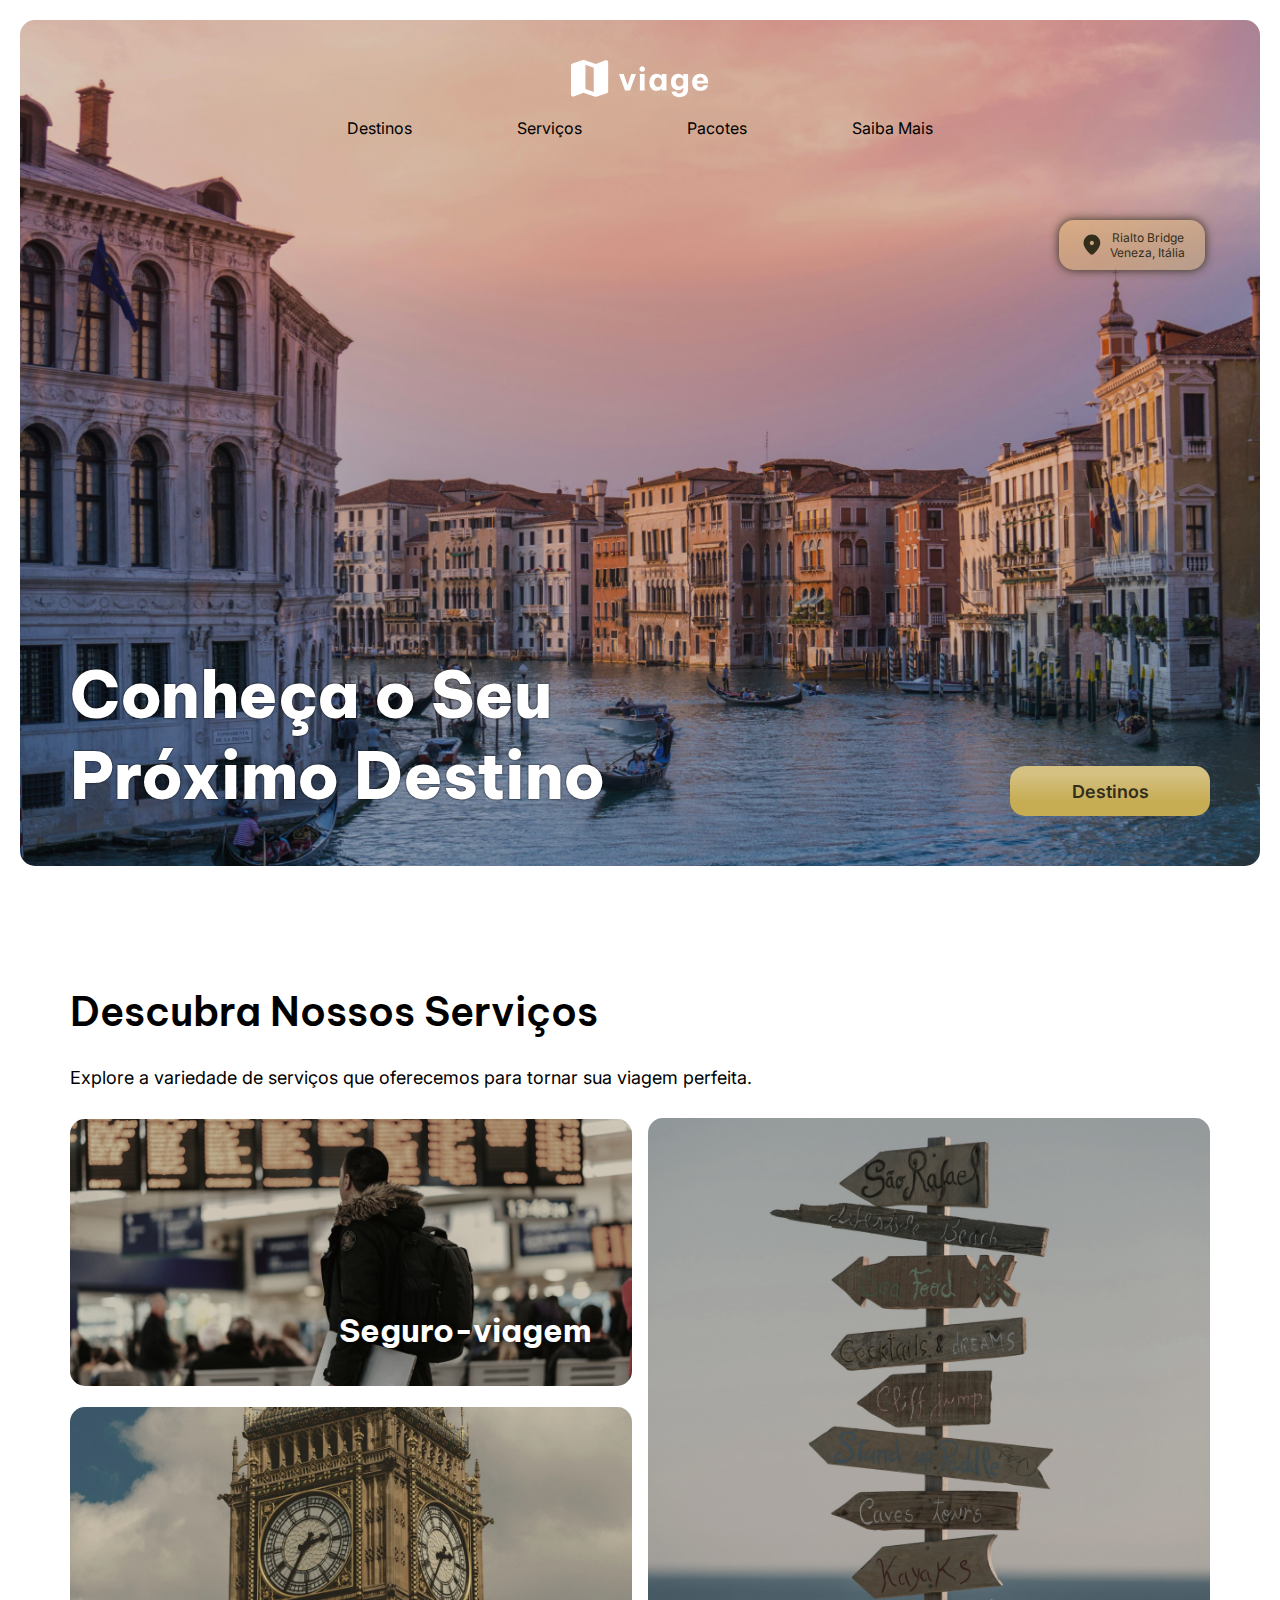
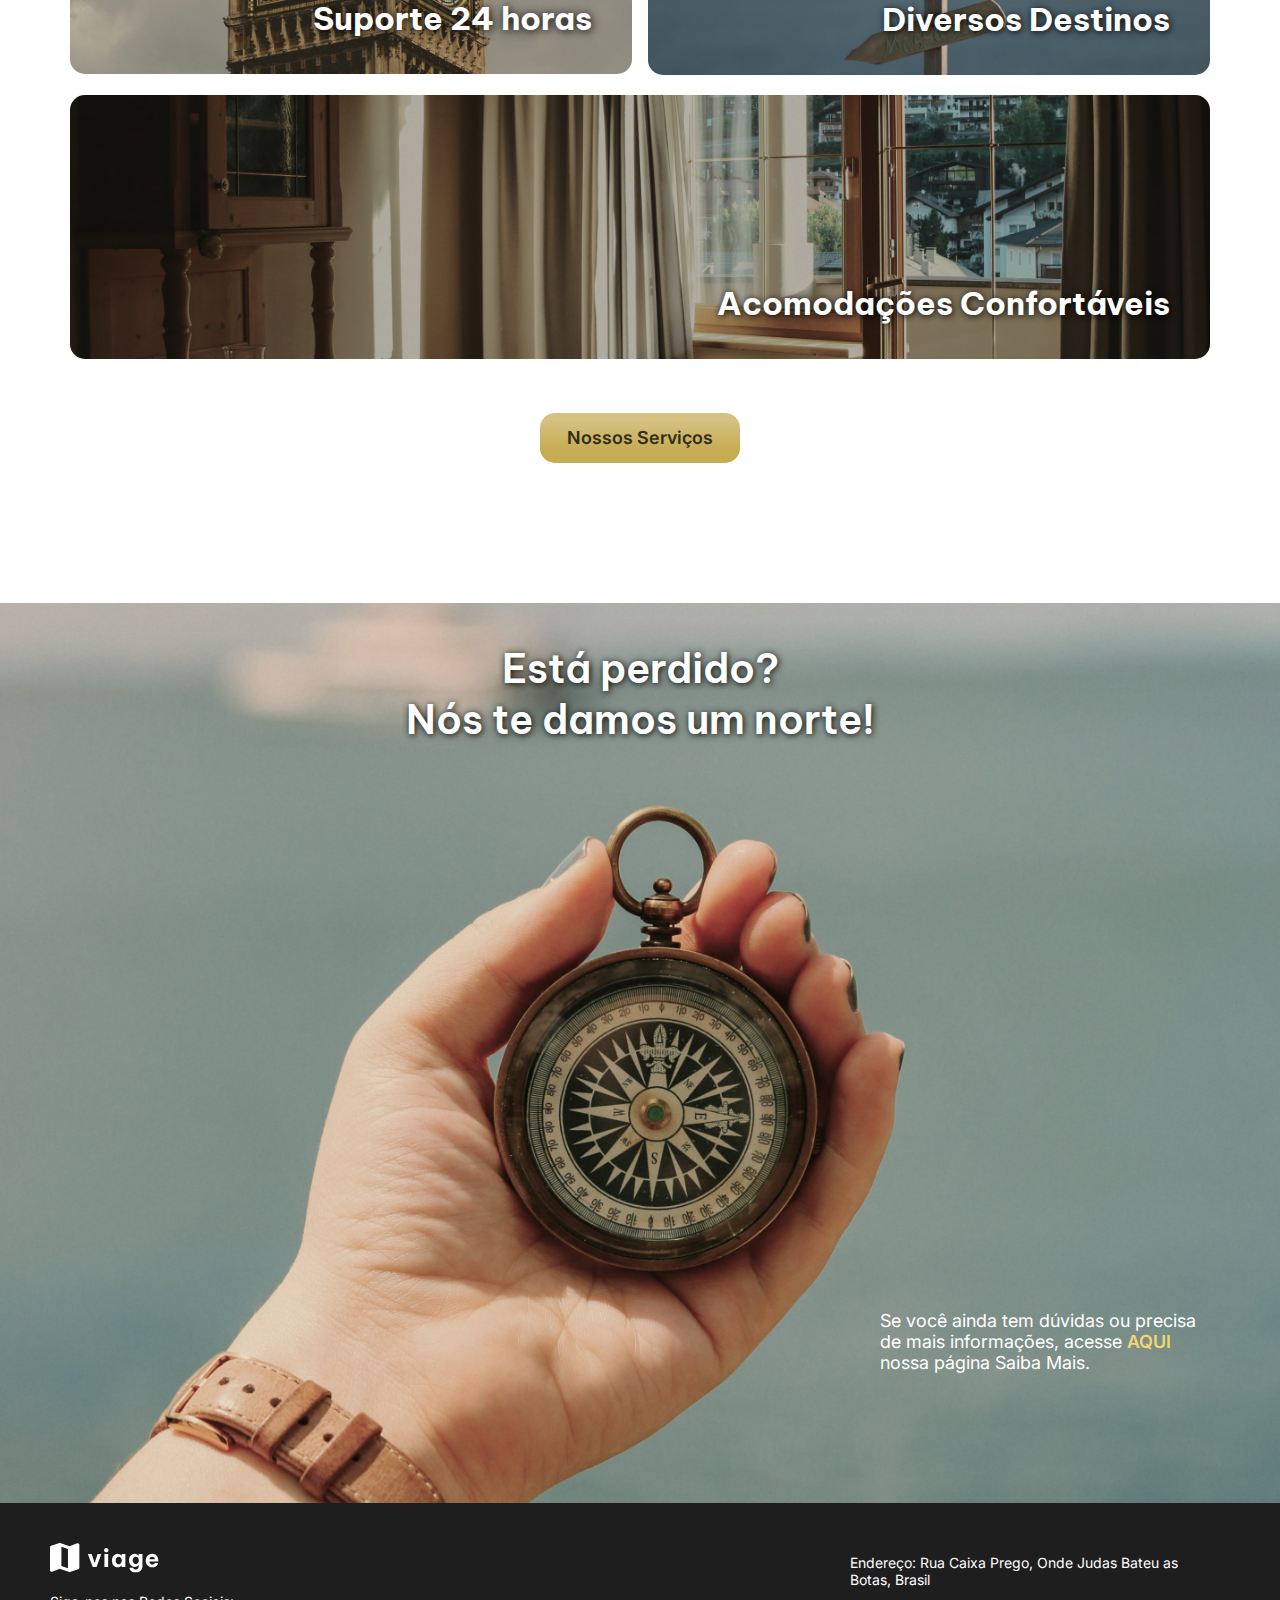
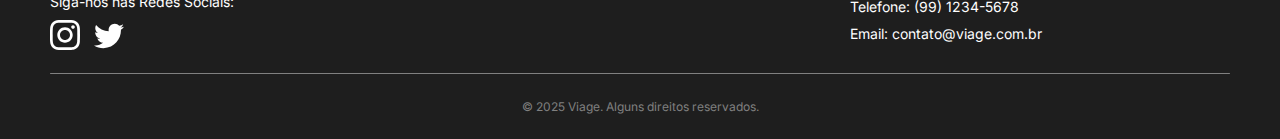
==== commit 96089036: "pagina de destinos concluida" ====
--- a/index.html
+++ b/index.html
@@ -26,7 +26,7 @@
           </ul>
         </nav>
       </header>
-      <a href="destination-image" class="localization-link">
+      <a href="destinos.html" class="localization-link">
         <div class="box-localization-container">
           <img class="localization-icon" src="src/img/icons/local-pin.svg" alt="">
           <div class="localization-info">
@@ -39,7 +39,7 @@
 
       <section class="banner-home">
         <h1 class="texto-chamada">Conheça o Seu Próximo Destino</h1>
-        <a class="btn">Nossos Pacotes</a>
+        <a href="destinos.html" class="btn">Destinos</a>
       </section>
     </div>
   </div>
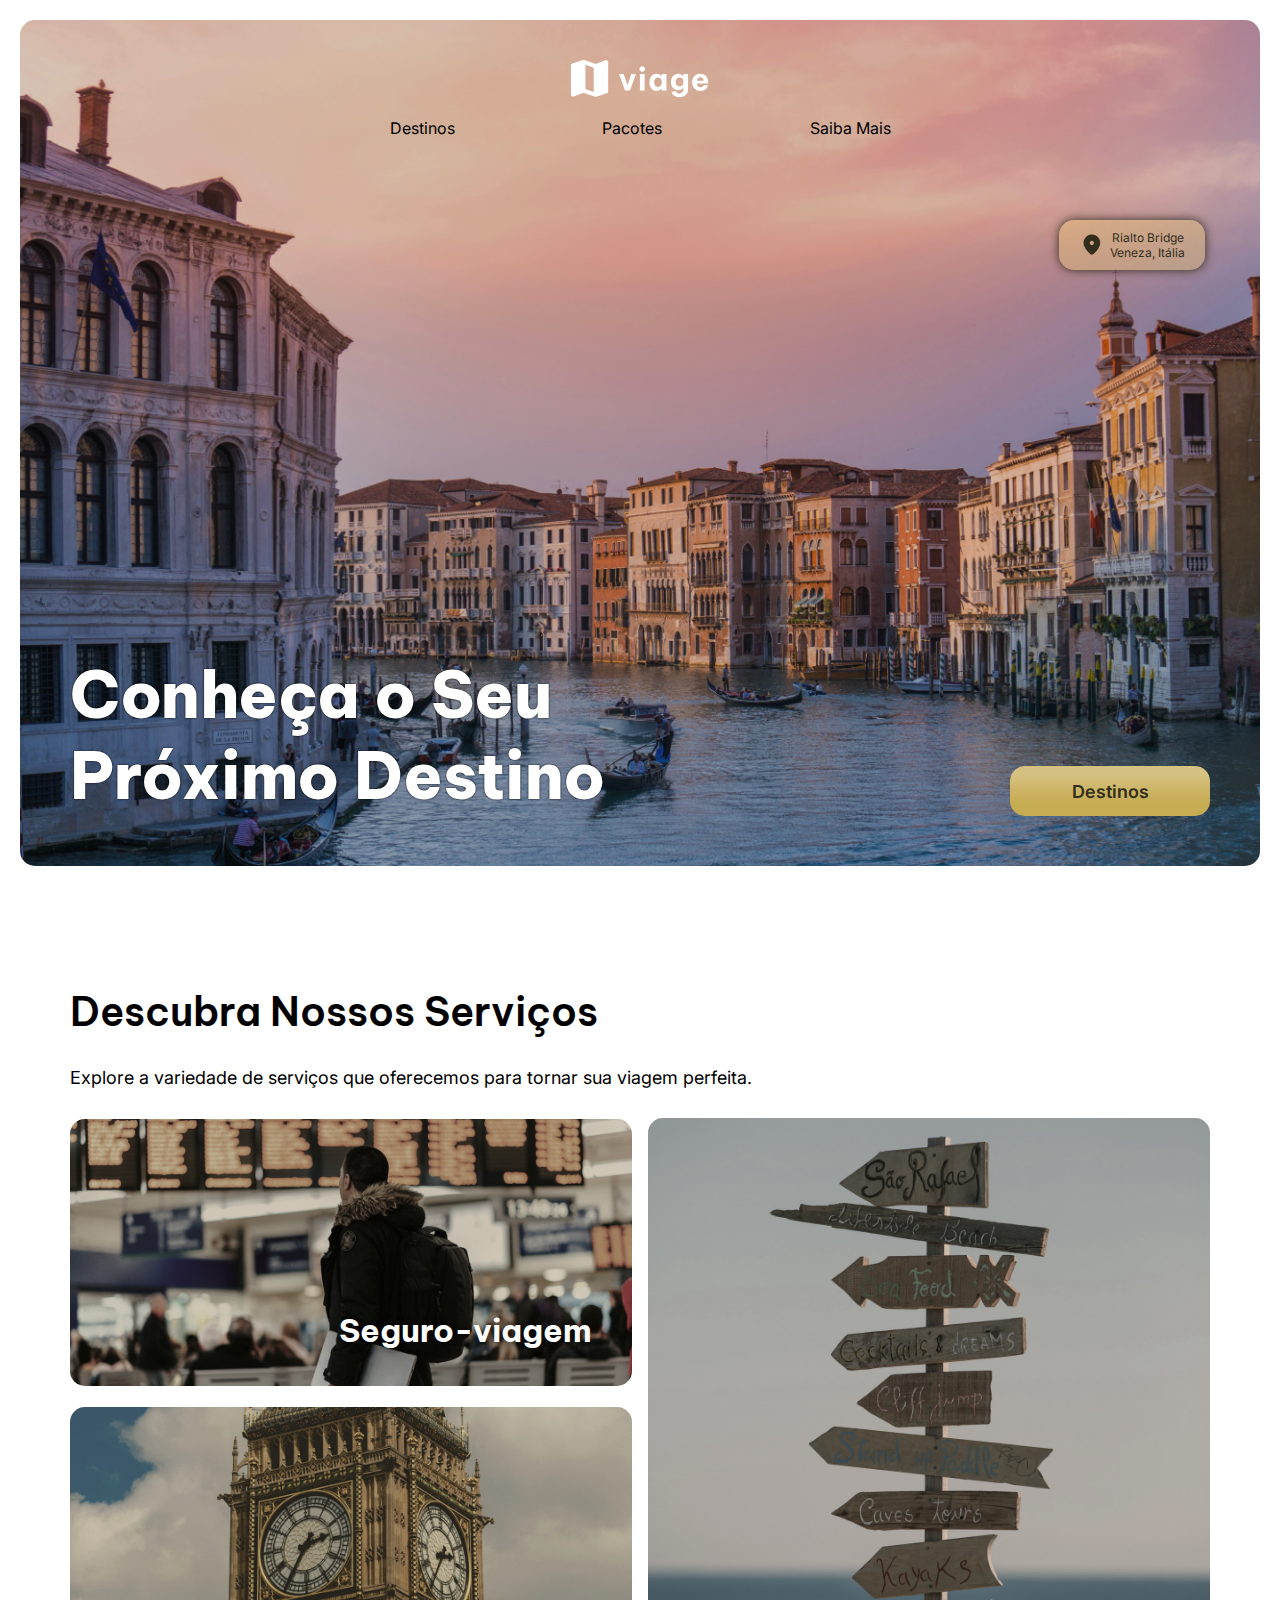
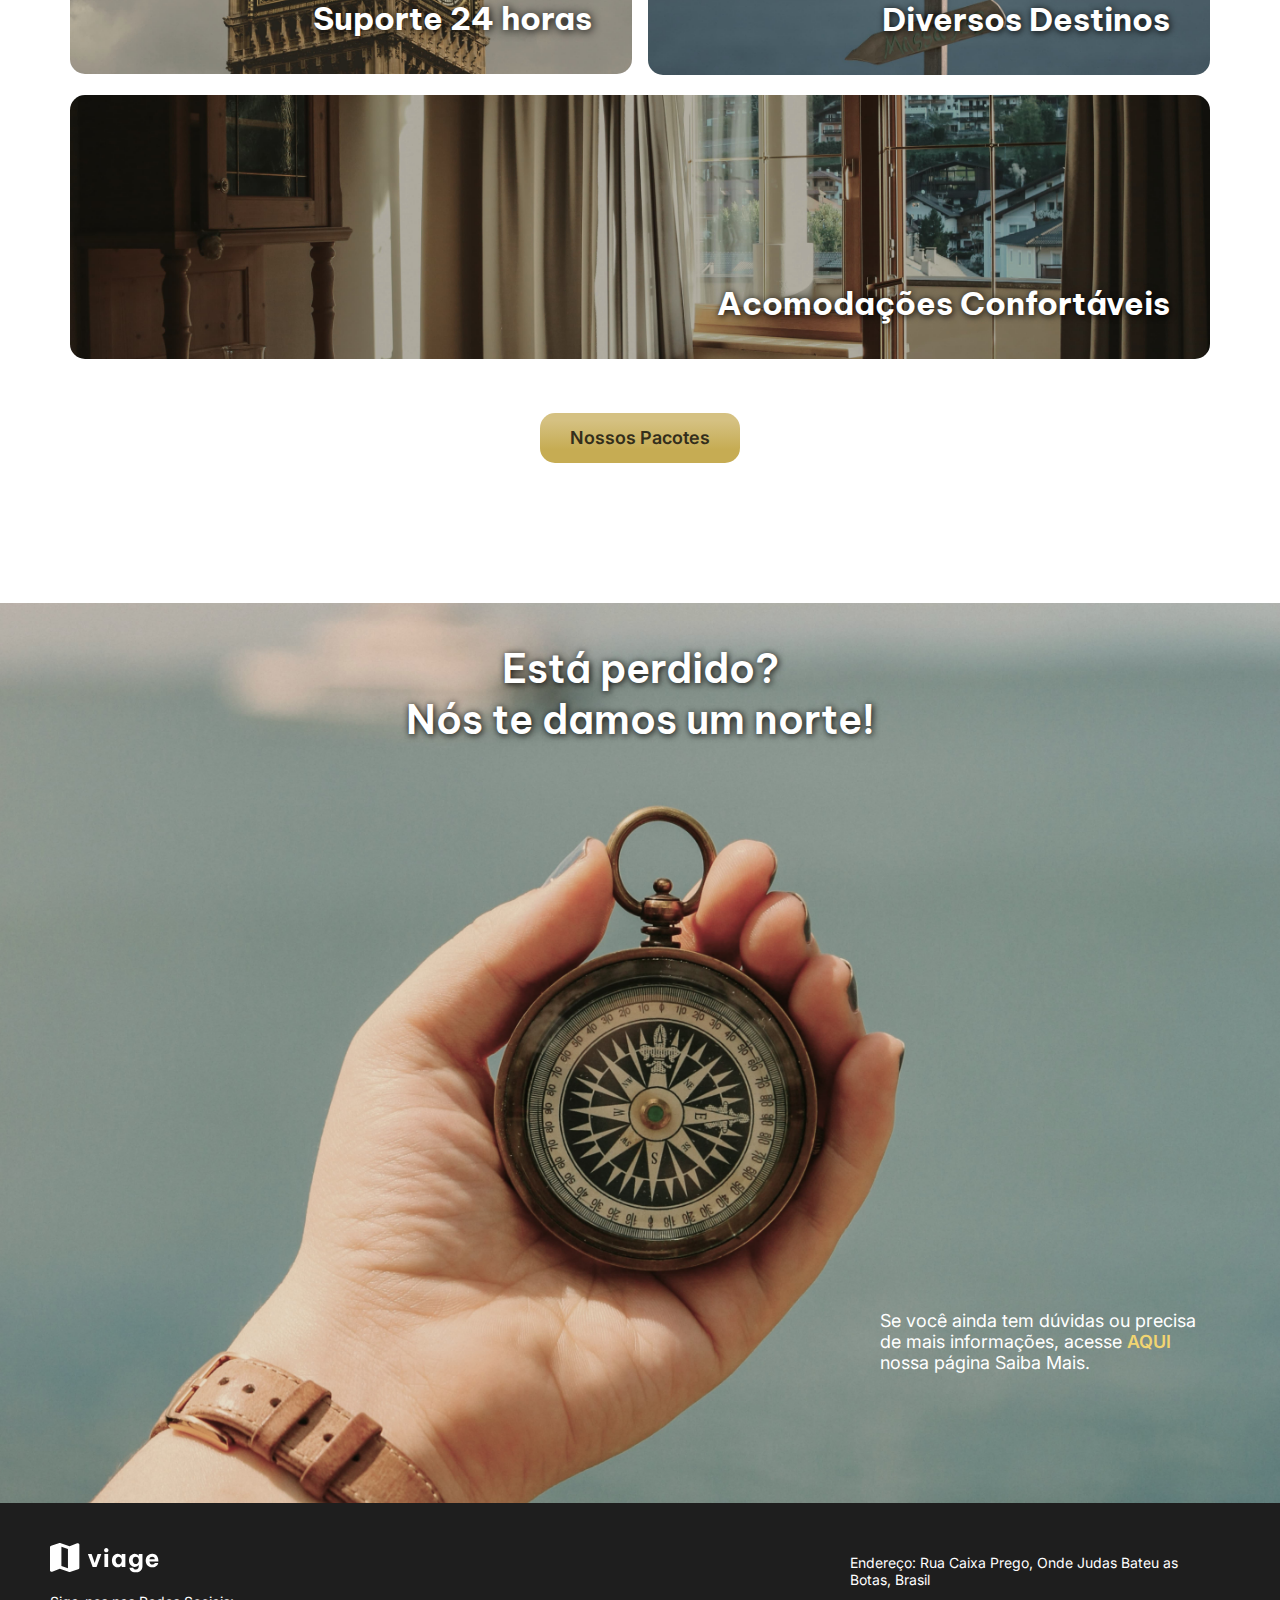
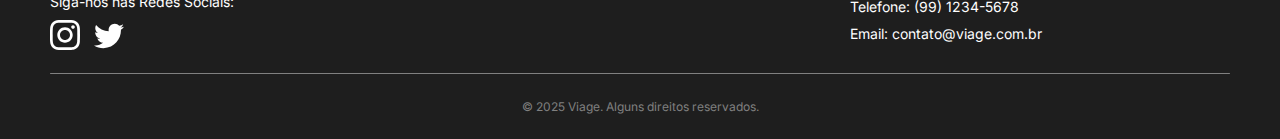
==== commit b2f39cb3: "página erro" ====
--- a/index.html
+++ b/index.html
@@ -20,8 +20,7 @@
         <nav class="menu-home">
           <ul class="menu-list-home">
             <li><a href="destinos.html" class="item-menu-home">Destinos</a></li>
-            <li><a href="" class="item-menu-home">Serviços</a></li>
-            <li><a href="" class="item-menu-home">Pacotes</a></li>
+            <li><a href="pacotes.html" class="item-menu-home">Pacotes</a></li>
             <li><a href="" class="item-menu-home">Saiba Mais</a></li>
           </ul>
         </nav>
@@ -68,7 +67,7 @@
           <h2 class="service-titulo">Acomodações Confortáveis</h2>
         </figure>
       </div>
-      <a class="btn">Nossos Serviços</a>
+      <a href="pacotes.html" class="btn">Nossos Pacotes</a>
     </section>
 
     <section class="about-us-home">
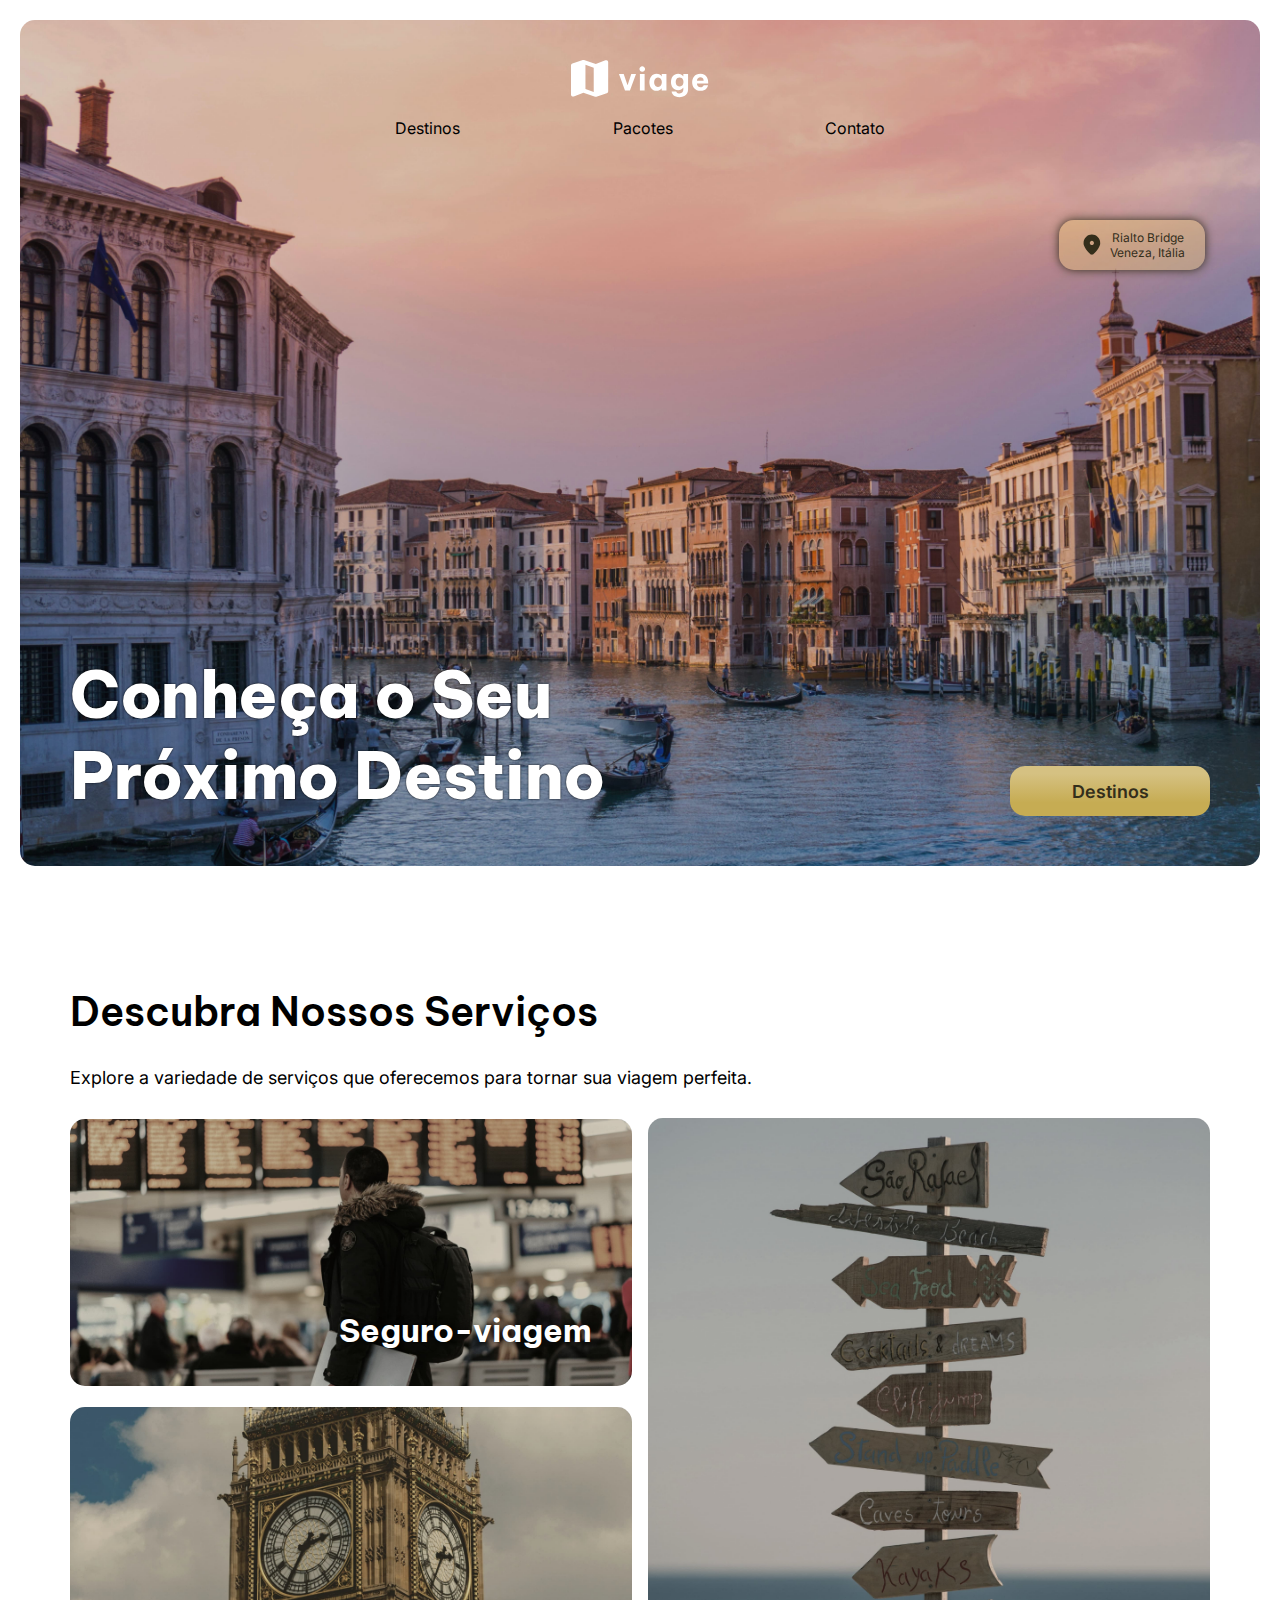
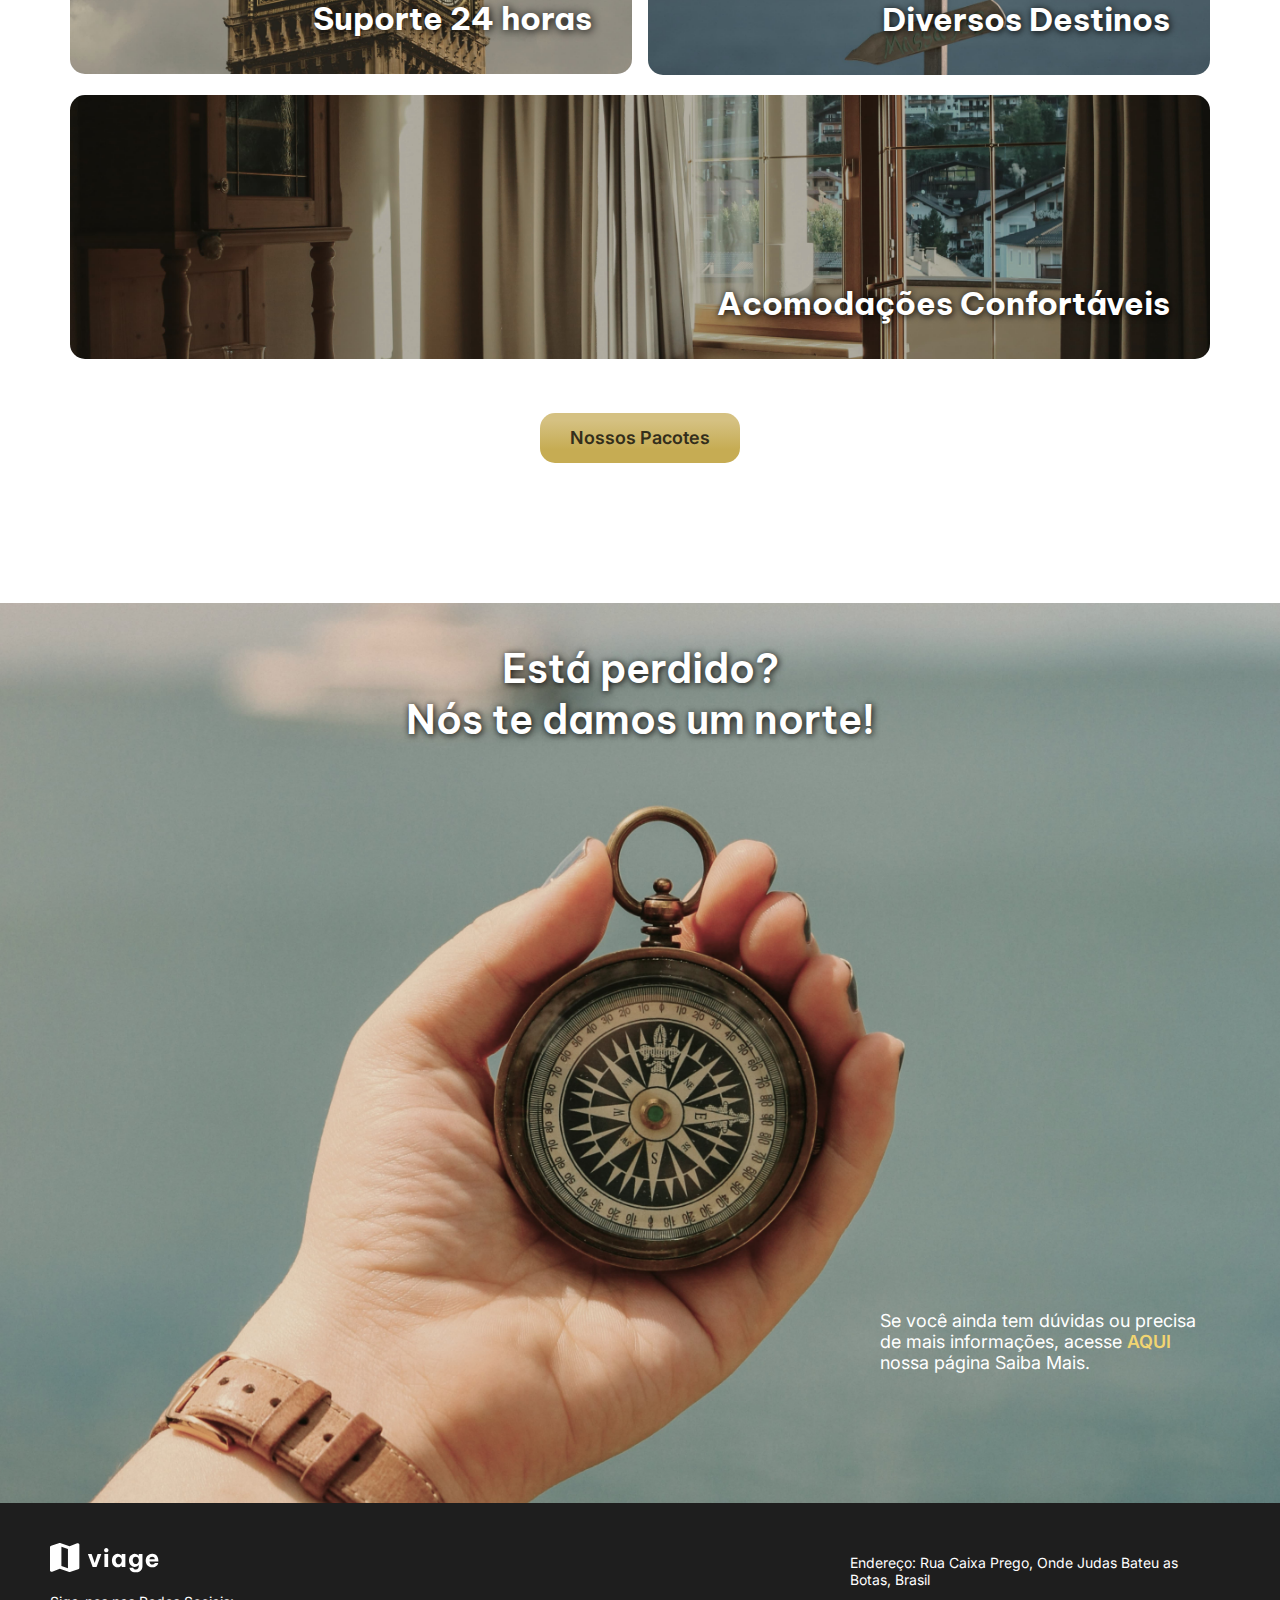
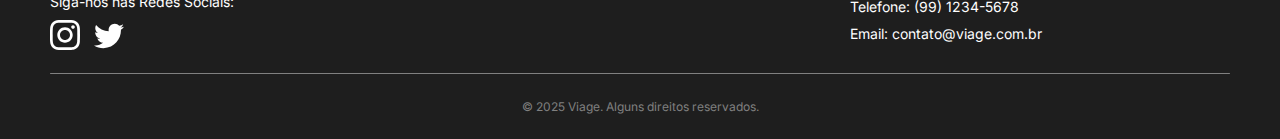
==== commit 65735cf8: "adicionando a modelagem de dados" ====
--- a/index.html
+++ b/index.html
@@ -21,7 +21,7 @@
           <ul class="menu-list-home">
             <li><a href="destinos.html" class="item-menu-home">Destinos</a></li>
             <li><a href="pacotes.html" class="item-menu-home">Pacotes</a></li>
-            <li><a href="" class="item-menu-home">Saiba Mais</a></li>
+            <li><a href="contato.html" class="item-menu-home">Contato</a></li>
           </ul>
         </nav>
       </header>
@@ -72,7 +72,7 @@
 
     <section class="about-us-home">
       <h1 class="about-us-title-home">Está perdido? <br>Nós te damos um norte!</h1>
-      <p class="about-us-text-home">Se você ainda tem dúvidas ou precisa de mais informações, acesse <a class="link-about-us-home" href="">AQUI</a> nossa página Saiba Mais. </p>
+      <p class="about-us-text-home">Se você ainda tem dúvidas ou precisa de mais informações, acesse <a class="link-about-us-home" href="contato.html">AQUI</a> nossa página Saiba Mais. </p>
     </section>
 
   </main>
@@ -83,8 +83,8 @@
       </a>
       <div class="footer-social">
         <p>Siga-nos nas Redes Sociais: </p>
-        <a href=""><img src="src/img/icons/instagram.svg" alt="" width="30"></a>
-        <a href=""><img src="src/img/icons/twitter.svg" alt="" width="30"></a>
+        <a href="https://www.instagram.com/reel/CvnkaORg2bx/?igsh=bWQ5cXY4bDk4Zmxv" target="_blank"><img src="src/img/icons/instagram.svg" alt="" width="30"></a>
+        <a href="https://x.com/elyelgow/status/1802395280291086711" target="_blank"><img src="src/img/icons/twitter.svg" alt="" width="30"></a>
       </div>
       <div class="footer-information">
         <p>Endereço: Rua Caixa Prego, Onde Judas Bateu as Botas, Brasil</p>
--- a/src/style/style.css
+++ b/src/style/style.css
@@ -1,12 +1,14 @@
 @import url("home-style.css");
 @import url("menu-style.css");
 @import url("destinos-style.css");
+@import url("pacotes-style.css");
+@import url("form-style.css");
 
 * {
   margin: 0;
 }
 
-body{
+body {
   margin: 0 auto;
 }
 
@@ -18,8 +20,8 @@
   width: 12.5rem;
   font: 1.125rem "inter", sans-serif;
   border: none;
-  background: linear-gradient(180deg, #D5C182 15%, #C6AC53 73%);
-  color: #332E1B;
+  background: linear-gradient(180deg, #d5c182 15%, #c6ac53 73%);
+  color: #332e1b;
   border-radius: 0.9375rem;
   font-weight: 600;
   cursor: pointer;
@@ -31,9 +33,9 @@
   transform-origin: center;
 }
 
-#back-top{
+#back-top {
   display: none;
-  background: linear-gradient(90deg, #D5C182 15%, #C6AC53 73%);
+  background: linear-gradient(90deg, #d5c182 15%, #c6ac53 73%);
   border-radius: 50%;
   border: none;
   width: 80px;
@@ -41,7 +43,7 @@
   justify-items: center;
 }
 
-main{
+main {
   margin: 0 auto;
   max-width: 1400px;
 }
@@ -95,13 +97,32 @@
   transition: 0.3s;
 }
 
-footer{
+.our-services {
+  max-width: 1400px;
+  display: flex;
+  align-items: center;
+  flex-direction: column;
+  margin: 30px auto;
+  padding: 0px 50px 0px 50px;
+  margin-bottom: 20px;
+  font-size: 1rem;
+  font-family: "inter", sans-serif;
+  font-weight: 400;
+  margin-top: 40px;
+  margin-bottom: 60px;
+}
+
+.our-services > p {
+  margin-bottom: 20px;
+}
+
+footer {
   background-color: #1e1e1e;
   font-family: "inter", sans-serif;
   font-size: 0.875rem;
 }
 
-.footer-container{
+.footer-container {
   display: grid;
   grid-template-columns: 1fr 1fr 1fr;
   color: #fff;
@@ -114,35 +135,35 @@
   padding-right: calc(4.375rem - 1.25rem);
 }
 
-.footer-container>a{
+.footer-container > a {
   display: flex;
   justify-items: start;
 }
-.footer-social{
+.footer-social {
   grid-column: 1/2;
   align-content: end;
 }
 
-.footer-social>p{
+.footer-social > p {
   padding: 0px 0px 10px;
 }
 
-.footer-social>a{
+.footer-social > a {
   padding: 0px 10px 0px 0px;
 }
 
-.footer-information{
+.footer-information {
   grid-row: 1/3;
   grid-column: 3/4;
   align-content: center;
   max-width: 40ch;
 }
 
-.footer-information>p{
+.footer-information > p {
   padding: 5px 0px;
 }
 
-.footer-separator{
+.footer-separator {
   grid-column: 1/4;
   background-color: #808080;
   height: 1px;
@@ -150,12 +171,33 @@
   border-radius: 1px;
 }
 
-.footer-credits{
+.footer-credits {
   grid-column: 1/4;
   text-align: center;
   font-size: 0.75rem;
   align-items: center;
   padding: 5px 0px;
-  color:#808080;
-}
-
+  color: #808080;
+}
+
+@media (max-width: 1000px) {
+  .footer-container {
+    display: flex;
+    flex-direction: column;
+    gap: 15px;
+  }
+  .menu-list> ul {
+    display: flex;
+    flex-direction: column;
+    padding: 0;
+    align-items: center;
+    gap: 10px;
+    }
+  .menu-item{
+    font-size: 1.5rem;
+    background-color: #808080;
+    padding: 10px 20px;
+    border: #1e1e1e 1px solid;
+    border-radius: 5px;
+  }
+}
